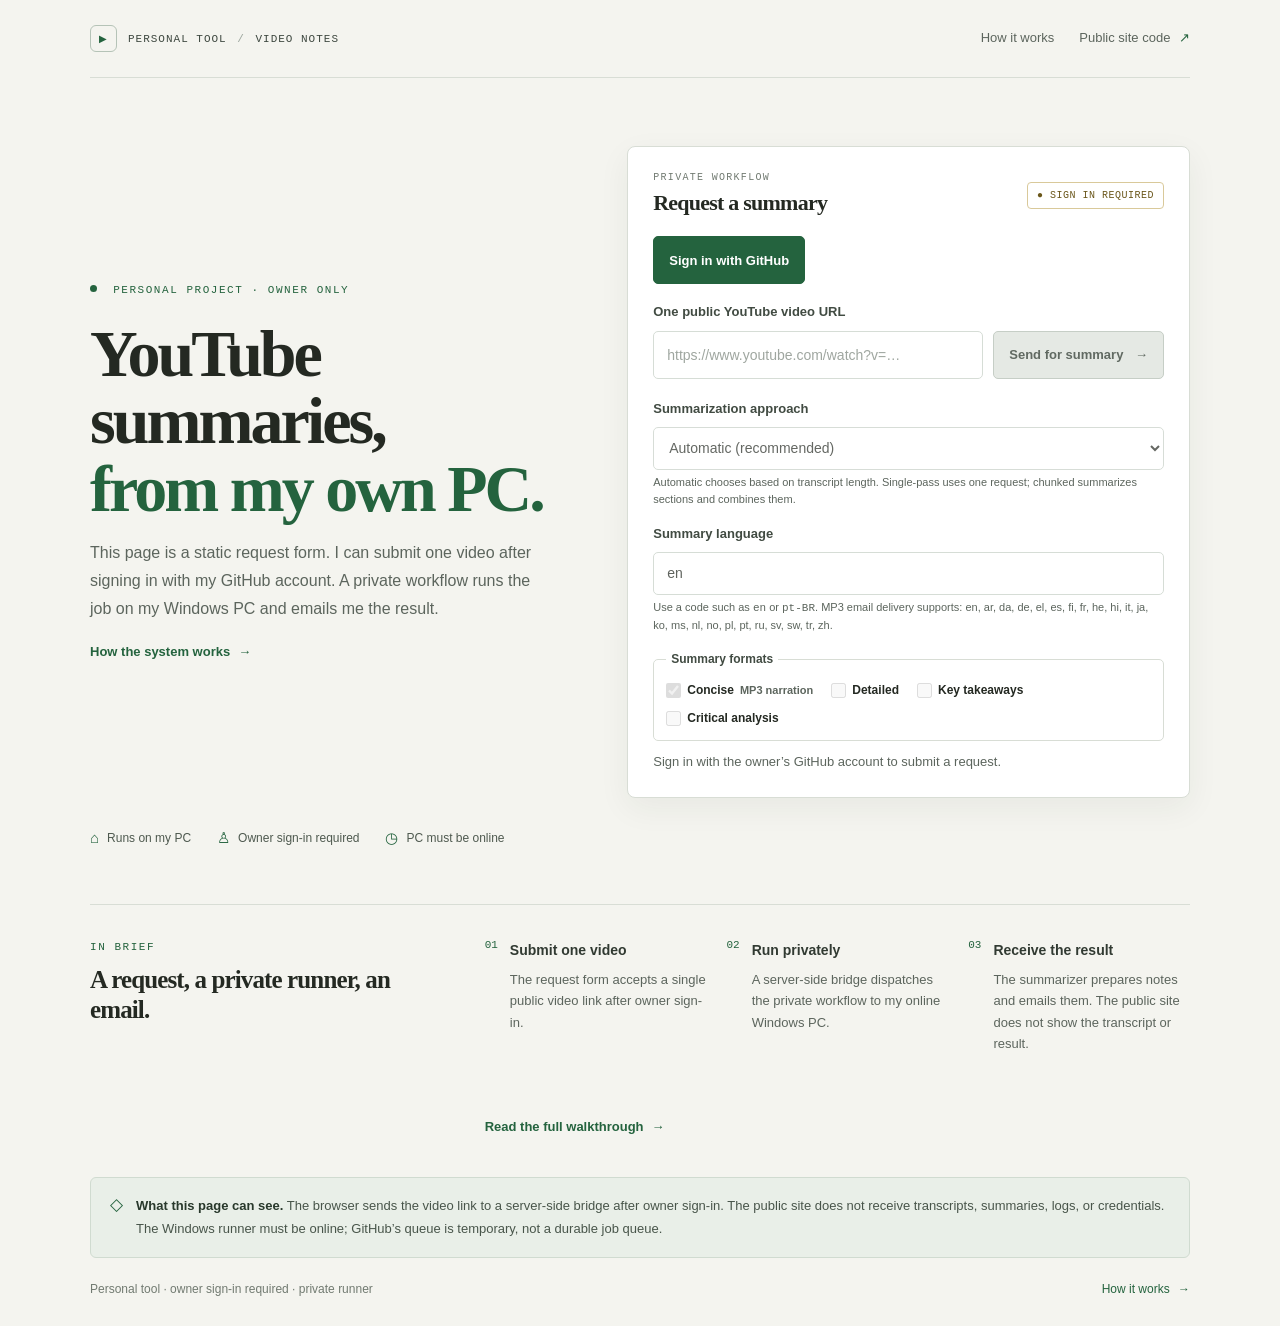
==== index.html @ fef377ba "Add language option and feature preview deploys" ====
<!doctype html>
<html lang="en">
  <head>
    <meta charset="utf-8">
    <meta name="viewport" content="width=device-width, initial-scale=1">
    <meta name="theme-color" content="#f4f4ef">
    <meta name="referrer" content="no-referrer">
    <meta http-equiv="Content-Security-Policy" content="default-src 'self'; script-src 'self'; style-src 'self'; connect-src 'self' https://youtubesum-submit.csibi-levente14.workers.dev; img-src 'self' data:; font-src 'self'; object-src 'none'; base-uri 'none'; form-action 'self'">
    <meta name="description" content="A personal YouTube summarizer. Requests are owner-only and processing runs on a private Windows PC.">
    <title>YouTube Summary Desk · Personal project</title>
    <link rel="stylesheet" href="styles.css">
  </head>
  <body>
    <main class="shell">
      <header class="topbar">
        <a class="brand" href="./" aria-label="YouTube Summary Desk home">
          <span class="brand-mark" aria-hidden="true">▶</span>
          <span>PERSONAL TOOL <span class="brand-divider">/</span> VIDEO NOTES</span>
        </a>
        <nav class="topnav" aria-label="Main navigation">
          <a href="how-it-works.html">How it works</a>
          <a class="github-link" href="https://github.com/leweex95/youtubesum-pages" target="_blank" rel="noreferrer">Public site code <span aria-hidden="true">↗</span></a>
        </nav>
      </header>

      <section class="hero" aria-labelledby="page-title">
        <div class="hero-grid">
          <div class="hero-copy">
            <p class="eyebrow"><span class="pulse" aria-hidden="true"></span> PERSONAL PROJECT · OWNER ONLY</p>
            <h1 id="page-title">YouTube summaries,<br><span>from my own PC.</span></h1>
            <p class="intro">This page is a static request form. I can submit one video after signing in with my GitHub account. A private workflow runs the job on my Windows PC and emails me the result.</p>
            <a class="text-link hero-link" href="how-it-works.html">How the system works <span aria-hidden="true">→</span></a>
          </div>

          <div class="request-card" id="request" aria-labelledby="request-title">
          <div class="card-heading">
            <div>
              <p class="card-kicker">PRIVATE WORKFLOW</p>
              <h2 id="request-title">Request a summary</h2>
            </div>
            <span id="bridge-badge" class="setup-badge"><span aria-hidden="true">●</span> SUBMISSIONS PAUSED</span>
          </div>
          <div class="auth-row">
            <button id="sign-in" type="button" disabled>Sign in with GitHub</button>
            <button id="sign-out" class="secondary-button" type="button" hidden>Sign out</button>
          </div>
          <form id="request-form">
            <label for="video-url">One public YouTube video URL</label>
            <div class="request-row">
              <input id="video-url" name="youtube_url" type="url" inputmode="url" autocomplete="url" placeholder="https://www.youtube.com/watch?v=…" required disabled aria-describedby="setup-note">
              <button id="submit-request" type="submit" disabled>Send for summary <span aria-hidden="true">→</span></button>
            </div>
            <div class="request-options">
              <label for="summary-mode">Summarization approach</label>
              <select id="summary-mode" name="summary_mode" disabled>
                <option value="auto">Automatic (recommended)</option>
                <option value="single">Single-pass</option>
                <option value="chunked">Chunked, then synthesized</option>
              </select>
              <p class="option-help">Automatic chooses based on transcript length. Single-pass uses one request; chunked summarizes sections and combines them.</p>
              <label for="output-language">Summary language</label>
              <input id="output-language" name="output_language" type="text" value="en" maxlength="35" pattern="[A-Za-z]{2,3}(-[A-Za-z0-9]{2,8})*" autocomplete="off" required disabled aria-describedby="language-help">
              <p id="language-help" class="option-help">Use a code such as <code>en</code> or <code>pt-BR</code>. MP3 email delivery supports: en, ar, da, de, el, es, fi, fr, he, hi, it, ja, ko, ms, nl, no, pl, pt, ru, sv, sw, tr, zh.</p>
              <fieldset id="summary-formats" disabled>
                <legend>Summary formats</legend>
                <label><input type="checkbox" name="format" value="concise" checked> Concise <span>MP3 narration</span></label>
                <label><input type="checkbox" name="format" value="detailed"> Detailed</label>
                <label><input type="checkbox" name="format" value="key_takeaways"> Key takeaways</label>
                <label><input type="checkbox" name="format" value="critical"> Critical analysis</label>
              </fieldset>
              <section id="prompt-editor" class="prompt-editor" aria-label="Prompt templates" hidden>
                <h3>Prompt templates <span>Optional · applies to this request only</span></h3>
                <p>Open a summary or chunking prompt to inspect or edit it. Edits apply to this request only; keep the required placeholders <code>{transcript}</code> and <code>{output_language}</code>.</p>
                <div id="prompt-list"></div>
              </section>
            </div>
          </form>
          <p id="setup-note" class="setup-note" role="status" aria-live="polite">Sign in with the owner’s GitHub account to submit. Requests run on the private Windows runner; email is sent only after MP3 narration succeeds.</p>
          <section id="progress-panel" class="progress-panel" aria-live="polite" hidden>
            <div class="progress-heading"><span id="progress-spinner" class="spinner" aria-hidden="true" hidden></span><h3 id="progress-title">Request progress</h3><button id="cancel-request" class="cancel-button secondary-button" type="button" hidden>Cancel request</button></div>
            <ol id="progress-feed" class="progress-feed"></ol>
            <a id="actions-link" class="actions-link" href="https://github.com/leweex95/youtubesum/actions/workflows/summarize.yml" target="_blank" rel="noopener noreferrer">Open private Actions status <span aria-hidden="true">↗</span></a>
          </section>
          </div>

        </div>
        <div class="trust-row" aria-label="Service properties">
          <div><span class="trust-icon" aria-hidden="true">⌂</span><span>Runs on my PC</span></div>
          <div><span class="trust-icon" aria-hidden="true">♙</span><span>Owner sign-in required</span></div>
          <div><span class="trust-icon" aria-hidden="true">◷</span><span>PC must be online</span></div>
        </div>
      </section>

      <section class="how" aria-labelledby="how-title">
        <div class="section-intro">
          <p class="eyebrow">IN BRIEF</p>
          <h2 id="how-title">A request, a private runner, an email.</h2>
        </div>
        <ol class="steps">
          <li><span class="step-number">01</span><div><h3>Submit one video</h3><p>The request form accepts a single public video link after owner sign-in.</p></div></li>
          <li><span class="step-number">02</span><div><h3>Run privately</h3><p>A server-side bridge dispatches the private workflow to my online Windows PC.</p></div></li>
          <li><span class="step-number">03</span><div><h3>Receive the result</h3><p>The summarizer prepares notes and emails them. The public site does not show the transcript or result.</p></div></li>
        </ol>
        <a class="text-link" href="how-it-works.html">Read the full walkthrough <span aria-hidden="true">→</span></a>
      </section>

      <aside class="privacy-note">
        <span class="privacy-icon" aria-hidden="true">◇</span>
        <p><strong>What this page can see.</strong> The browser sends the video link to a server-side bridge after owner sign-in. The public site does not receive transcripts, summaries, logs, or credentials. The Windows runner must be online; GitHub’s queue is temporary, not a durable job queue.</p>
      </aside>

      <footer>
        <span>Personal tool · owner sign-in required · private runner</span>
        <a href="how-it-works.html">How it works <span aria-hidden="true">→</span></a>
      </footer>
    </main>
    <script src="app.js" defer></script>
  </body>
</html>
---- styles.css ----
:root {
  color-scheme: dark;
  --bg: #101511;
  --panel: #171e19;
  --panel-soft: #1b241e;
  --line: #2a352d;
  --text: #eff3ed;
  --muted: #a2afa4;
  --faint: #718076;
  --green: #a7e4a0;
  --green-dark: #1e3322;
  --mono: 'DM Mono', 'Cascadia Code', monospace;
  --sans: 'DM Sans', 'Segoe UI', sans-serif;
  --display: 'Manrope', 'Segoe UI', sans-serif;
}

* { box-sizing: border-box; }

body {
  margin: 0;
  background:
    radial-gradient(ellipse at 50% 0%, rgba(91, 142, 86, .12), transparent 42rem),
    var(--bg);
  color: var(--text);
  font-family: var(--sans);
  -webkit-font-smoothing: antialiased;
}

a { color: inherit; text-decoration: none; }

.shell { width: min(100% - 48px, 1040px); margin: 0 auto; }
.topbar { height: 78px; display: flex; align-items: center; justify-content: space-between; border-bottom: 1px solid rgba(255,255,255,.08); }
.brand { display: inline-flex; align-items: center; gap: 11px; color: #c6d0c7; font: 500 10px var(--mono); letter-spacing: .09em; }
.brand-mark { display: grid; width: 27px; height: 27px; place-items: center; border: 1px solid #415345; border-radius: 8px; color: var(--green); font-size: 10px; }
.brand-divider { color: #57665a; padding: 0 3px; }
.github-link, footer a { color: #bac5bb; font-size: 12px; transition: color .2s; }
.github-link:hover, footer a:hover { color: var(--green); }
.github-link span, footer a span { padding-left: 5px; color: var(--green); }

.hero { padding: 91px 0 75px; text-align: center; }
.eyebrow { margin: 0; color: var(--green); font: 10px var(--mono); letter-spacing: .14em; }
.pulse { display: inline-block; width: 7px; height: 7px; margin: 0 8px 1px 0; border-radius: 50%; background: var(--green); box-shadow: 0 0 12px rgba(167,228,160,.55); }
h1 { margin: 23px 0 15px; font: 800 clamp(56px, 8vw, 82px)/.99 var(--display); letter-spacing: -.075em; }
h1 span { color: var(--green); }
.intro { max-width: 500px; margin: 0 auto; color: var(--muted); font-size: 15px; line-height: 1.75; }

.request-card { width: min(100%, 690px); margin: 40px auto 0; padding: 24px; text-align: left; background: linear-gradient(145deg, #1b241e, #161c18); border: 1px solid #354238; border-radius: 14px; box-shadow: 0 22px 70px rgba(0,0,0,.2); }
.card-heading { display: flex; justify-content: space-between; align-items: flex-start; gap: 16px; margin-bottom: 22px; }
.card-kicker { margin: 0 0 7px; color: var(--faint); font: 9px var(--mono); letter-spacing: .13em; }
.card-heading h2, .section-intro h2 { margin: 0; font: 700 20px var(--display); letter-spacing: -.035em; }
.setup-badge { margin-top: 2px; padding: 7px 9px; border: 1px solid #554b2d; border-radius: 5px; color: #d4bc7c; font: 9px var(--mono); letter-spacing: .05em; white-space: nowrap; }
.setup-badge[data-state="ready"] { border-color: #36533a; color: var(--green); }
.setup-badge[data-state="error"] { border-color: #654040; color: #f0aaaa; }
.setup-badge span { padding-right: 4px; font-size: 7px; }
label { display: block; margin: 0 0 8px; color: #c5cec6; font-size: 11px; font-weight: 600; }
.request-row { display: flex; gap: 9px; }
input { min-width: 0; flex: 1; height: 45px; padding: 0 13px; border: 1px solid #303b33; border-radius: 7px; background: #111713; color: var(--text); font: 12px var(--sans); }
input::placeholder { color: #68756b; }
input:disabled { opacity: .72; }
button { flex: 0 0 auto; height: 45px; padding: 0 15px; border: 1px solid #47614a; border-radius: 7px; background: #2a402d; color: #d0e9ce; font: 600 11px var(--sans); }
button:disabled { cursor: not-allowed; opacity: .65; }
button:not(:disabled) { cursor: pointer; }
button:not(:disabled):hover { border-color: var(--green); }
button span { padding-left: 8px; }
.auth-row { display: flex; gap: 9px; margin: 0 0 18px; }
.secondary-button { border-color: #3a463d; background: #202822; color: #bac5bb; }
.setup-note { margin: 11px 0 0; color: #89968b; font-size: 11px; }
.setup-note[data-state="error"] { color: #f0aaaa; }
.setup-note[data-state="success"] { color: var(--green); }
.setup-note a { color: var(--green); text-decoration: underline; text-underline-offset: 3px; }

.request-options { display: grid; gap: 15px; margin-top: 20px; }
.request-options > label { margin-bottom: -8px; }
.request-options select { width: 100%; min-height: 43px; padding: 0 11px; border: 1px solid #c7d0c7; border-radius: 5px; background: #fff; color: var(--text); font: 14px var(--sans); }
.request-options > input { width: 100%; height: 43px; flex: initial; border-color: #c7d0c7; border-radius: 5px; background: #fff; color: var(--text); font: 14px var(--sans); }
.option-help { margin: -11px 0 0; color: var(--muted); font-size: 11px; }
.request-options fieldset { display: flex; flex-wrap: wrap; gap: 9px 18px; margin: 0; padding: 12px; border: 1px solid var(--line); border-radius: 5px; }
.request-options legend { padding: 0 5px; color: #414b42; font-size: 12px; font-weight: 650; }
.request-options fieldset label { display: inline-flex; align-items: center; gap: 6px; margin: 0; color: var(--text); font-size: 12px; }
.request-options fieldset input[type="checkbox"] { flex: 0 0 auto; width: 15px; height: 15px; margin: 0; accent-color: var(--green); }
.request-options fieldset label span { color: var(--muted); font-size: 11px; }
.prompt-editor { border-top: 1px solid var(--line); padding-top: 14px; }
.prompt-editor h3 { margin: 0 0 5px; font-size: 14px; }
.prompt-editor h3 span { display: inline-block; margin-left: 7px; color: var(--muted); font-size: 11px; font-weight: 400; }
.prompt-editor > p { margin: 0 0 10px; color: var(--muted); font-size: 12px; }
.prompt-editor code { color: var(--green); }
.prompt-item { margin-top: 7px; border: 1px solid var(--line); border-radius: 5px; background: #fafbf8; }
.prompt-item summary { padding: 9px 11px; color: #344239; cursor: pointer; font-size: 12px; font-weight: 650; text-transform: capitalize; }
.prompt-item label { padding: 0 10px 10px; font-size: 11px; }
.prompt-item textarea { display: block; width: 100%; min-height: 160px; margin-top: 6px; padding: 10px; resize: vertical; border: 1px solid #c7d0c7; border-radius: 4px; background: #fff; color: #29322b; font: 12px/1.55 var(--mono); }
.progress-panel { margin-top: 17px; padding: 13px 15px; border: 1px solid #d0dbd0; border-radius: 6px; background: #f3f7f1; }
.progress-heading { display: flex; align-items: center; gap: 9px; }
.progress-heading h3 { margin: 0; color: #28382b; font-size: 13px; }
.cancel-button { min-height: 34px; height: auto; margin-left: auto; padding: 6px 10px; border-color: #d5b7b3; background: #fff8f6; color: #8b3028; font-size: 11px; }
.cancel-button:not(:disabled):hover { border-color: #9b3027; background: #f9e9e6; }
.cancel-button:disabled { border-color: #d5c9c7; background: #f0eceb; color: #776d6b; }
.spinner { width: 16px; height: 16px; flex: 0 0 auto; border: 2px solid #c8d8c9; border-top-color: var(--green); border-radius: 50%; animation: spin .8s linear infinite; }
.progress-feed { display: grid; gap: 5px; margin: 10px 0; padding-left: 20px; color: var(--muted); font-size: 12px; }
.progress-feed li[data-state="success"], .progress-feed li[data-state="complete"] { color: var(--green); }
.progress-feed li[data-state="failure"], .progress-feed li[data-state="failed"] { color: #9b3027; }
.actions-link { color: var(--green); font-size: 12px; text-decoration: underline; text-underline-offset: 3px; }
.actions-link span { padding-left: 4px; }
@keyframes spin { to { transform: rotate(360deg); } }

.trust-row { display: flex; justify-content: center; flex-wrap: wrap; gap: 27px; margin-top: 28px; color: #a9b5ab; font-size: 11px; }
.trust-row > div { display: flex; align-items: center; gap: 8px; }
.trust-icon { color: var(--green); font-size: 14px; }

.how { display: grid; grid-template-columns: .78fr 1.6fr; gap: 45px; padding: 33px 0 42px; border-top: 1px solid rgba(255,255,255,.09); }
.section-intro .eyebrow { margin-bottom: 12px; }
.section-intro h2 { font-size: 22px; }
.steps { display: grid; grid-template-columns: repeat(3, 1fr); gap: 22px; padding: 0; margin: 0; list-style: none; }
.steps li { display: flex; gap: 11px; }
.step-number { color: var(--green); font: 10px var(--mono); }
.steps h3 { margin: 0 0 7px; font-size: 12px; font-weight: 600; }
.steps p { margin: 0; color: var(--muted); font-size: 11px; line-height: 1.65; }

.privacy-note { display: flex; align-items: flex-start; gap: 13px; padding: 16px 18px; border: 1px solid #2e3b31; border-radius: 9px; background: rgba(29,43,32,.55); }
.privacy-icon { color: var(--green); font-size: 17px; line-height: 1.2; }
.privacy-note p { margin: 0; color: #a9b5ab; font-size: 11px; line-height: 1.7; }
.privacy-note strong { color: #d8e6d8; font-weight: 600; }
footer { display: flex; justify-content: space-between; gap: 15px; padding: 23px 0 30px; color: var(--faint); font-size: 10px; }
footer a { font-size: 10px; }

@media (max-width: 700px) {
  .shell { width: min(100% - 32px, 520px); }
  .topbar { height: 66px; }
  .brand { font-size: 8px; gap: 8px; }
  .github-link { font-size: 10px; }
  .hero { padding: 72px 0 54px; }
  .intro { max-width: 410px; font-size: 13px; }
  .request-card { margin-top: 31px; padding: 19px; }
  .request-row { flex-direction: column; }
  button { width: 100%; }
  .progress-heading { flex-wrap: wrap; }
  .cancel-button { width: auto; margin-left: auto; }
  .trust-row { gap: 13px 20px; font-size: 10px; }
  .how { display: block; padding: 28px 0 33px; }
  .steps { grid-template-columns: 1fr; gap: 19px; margin-top: 25px; }
  .steps p { max-width: 340px; }
}

@media (max-width: 380px) {
  .brand { letter-spacing: .03em; }
  .brand-divider { display: none; }
  .github-link { font-size: 9px; }
  .card-heading { display: block; }
  .setup-badge { display: inline-block; margin-top: 13px; }
  footer { flex-direction: column; }
}

/* A calmer, readable layout that states what the service does. */
:root {
  color-scheme: light;
  --bg: #f4f4ef;
  --panel: #fff;
  --panel-soft: #ecefe8;
  --line: #d8ddd5;
  --text: #242922;
  --muted: #5c655d;
  --faint: #717a71;
  --green: #24633e;
  --green-dark: #e7efe7;
  --mono: 'Cascadia Code', 'SFMono-Regular', Consolas, monospace;
  --sans: 'Segoe UI', Arial, sans-serif;
  --display: Georgia, 'Times New Roman', serif;
}
body { background: var(--bg); color: var(--text); font-size: 15px; line-height: 1.6; }
.shell { width: min(100% - 56px, 1100px); }
.topbar { height: 78px; border-bottom-color: var(--line); }
.brand { color: #3d473f; font-size: 11px; }
.brand-mark { border-color: #b5c3b7; border-radius: 6px; color: var(--green); }
.brand-divider { color: #9ca69d; }
.topnav { display: flex; align-items: center; gap: 25px; }
.topnav a { color: var(--muted); font-size: 13px; text-decoration: none; }
.topnav a:hover, .topnav a.current { color: var(--green); }
.github-link, footer a { color: var(--green); font-size: 13px; }
.github-link span, footer a span { color: var(--green); }
.hero { padding: 68px 0 54px; text-align: left; }
.hero-grid { display: grid; grid-template-columns: minmax(0, .9fr) minmax(400px, 1.1fr); gap: clamp(34px, 6vw, 78px); align-items: center; }
.hero-copy { max-width: 500px; }
.eyebrow { color: var(--green); font-size: 11px; line-height: 1.5; }
.pulse { width: 7px; height: 7px; background: var(--green); box-shadow: none; }
h1 { margin: 22px 0 17px; font-size: clamp(45px, 5.6vw, 66px); line-height: 1.02; letter-spacing: -.045em; }
h1 span { color: var(--green); }
.intro { max-width: 460px; margin: 0; color: var(--muted); font-size: 16px; line-height: 1.75; }
.text-link, .back-link { display: inline-flex; align-items: center; gap: 8px; color: var(--green); font-size: 13px; font-weight: 650; text-decoration: none; }
.text-link:hover, .back-link:hover { text-decoration: underline; text-underline-offset: 4px; }
.hero-link { margin-top: 19px; }
.request-card { width: 100%; margin: 0; padding: 25px; background: var(--panel); border: 1px solid var(--line); border-radius: 8px; box-shadow: 0 10px 32px rgb(30 50 32 / 6%); }
.card-kicker { color: var(--faint); font-size: 10px; }
.card-heading { align-items: center; margin-bottom: 20px; }
.card-heading h2, .section-intro h2 { color: var(--text); font-size: 22px; }
.setup-badge { border-color: #d9c99a; border-radius: 4px; color: #6b571b; font-size: 10px; }
.setup-badge[data-state="ready"] { border-color: #b9d2bd; color: var(--green); }
.setup-badge[data-state="error"] { border-color: #ddb9b5; color: #9b3027; }
label { color: #414b42; font-size: 13px; }
.request-row { gap: 10px; }
input { height: 48px; border-color: #c7d0c7; border-radius: 5px; background: #fff; color: var(--text); font-size: 14px; }
input::placeholder { color: #7b857c; }
input:focus-visible, button:focus-visible, a:focus-visible { outline: 3px solid rgb(36 99 62 / 28%); outline-offset: 3px; }
button { min-height: 48px; height: auto; border-color: var(--green); border-radius: 5px; background: var(--green); color: #fff; font-size: 13px; }
.cancel-button.secondary-button { min-height: 36px; border-color: #d5b7b3; background: #fff8f6; color: #8b3028; font-size: 11px; }
.cancel-button.secondary-button:disabled { border-color: #d5c9c7; background: #f0eceb; color: #776d6b; }
button:disabled { border-color: #c6cec6; background: #e5e9e4; color: #616a62; opacity: 1; }
button:not(:disabled):hover { border-color: #174b2d; background: #174b2d; }
.secondary-button { border-color: #c7d0c7; background: #f4f6f2; color: #3e4a40; }
.setup-note { color: var(--muted); font-size: 13px; line-height: 1.55; }
.setup-note[data-state="error"] { color: #9b3027; }
.setup-note[data-state="success"] { color: var(--green); }
.trust-row { justify-content: flex-start; gap: 26px; margin-top: 28px; color: #4e594f; font-size: 12px; }
.trust-icon { color: var(--green); font-size: 15px; }
.how { grid-template-columns: .8fr 1.6fr; gap: 42px; padding: 34px 0 20px; border-top-color: var(--line); }
.section-intro .eyebrow { margin-bottom: 9px; }
.section-intro h2 { font-size: 25px; line-height: 1.2; }
.steps { gap: 20px; }
.steps li { gap: 12px; }
.step-number { color: var(--green); font-size: 11px; }
.steps h3 { color: #313a32; font-size: 14px; }
.steps p { color: var(--muted); font-size: 13px; line-height: 1.65; }
.how > .text-link { grid-column: 2; justify-self: start; margin-top: 20px; }
.privacy-note { margin-top: 20px; padding: 17px 19px; border-color: #d0dbd0; border-radius: 6px; background: #e9efe8; }
.privacy-icon { color: var(--green); }
.privacy-note p { color: #48554a; font-size: 13px; line-height: 1.7; }
.privacy-note strong { color: #28382b; }
footer { padding: 22px 0 28px; color: var(--faint); font-size: 12px; }
footer a { font-size: 12px; }

/* Walkthrough page */
.walkthrough-shell { width: min(100% - 56px, 1080px); }
.walkthrough { max-width: 850px; margin: 0 auto; }
.walkthrough-intro { padding: 57px 0 37px; border-bottom: 1px solid var(--line); }
.walkthrough-intro h1 { max-width: 760px; margin: 13px 0 14px; font-size: clamp(42px, 6vw, 62px); line-height: 1.05; }
.walkthrough-intro h1 span { color: var(--green); }
.walkthrough-intro > p:last-child { max-width: 680px; margin: 0; color: var(--muted); font-size: 16px; line-height: 1.75; }
.walk-section { padding: 32px 0 35px; border-bottom: 1px solid var(--line); }
.walk-heading { display: flex; gap: 15px; margin-bottom: 20px; }
.walk-index { padding-top: 2px; color: var(--green); font: 12px var(--mono); }
.walk-heading h2 { margin: 0; font-size: 21px; line-height: 1.25; letter-spacing: -.025em; }
.walk-heading p { margin: 5px 0 0; color: var(--muted); font-size: 13px; }
.flow-list { display: grid; margin: 0; padding: 0; list-style: none; }
.flow-list li { display: grid; grid-template-columns: 37px minmax(0, 1fr); gap: 14px; padding: 18px 0; border-top: 1px solid var(--line); }
.flow-list li > span { display: grid; width: 30px; height: 30px; place-items: center; border: 1px solid #b8c8ba; border-radius: 50%; color: var(--green); font: 11px var(--mono); }
.flow-list h3, .design-grid h3 { margin: 0 0 5px; color: #303a31; font-size: 15px; font-weight: 650; }
.flow-list p, .boundary-grid p, .design-grid p { max-width: 690px; margin: 0; color: var(--muted); font-size: 14px; line-height: 1.7; }
.boundary-grid, .design-grid { display: grid; grid-template-columns: repeat(2, minmax(0, 1fr)); gap: 12px; }
.boundary-grid > div, .design-grid > div { padding: 17px 18px; border: 1px solid var(--line); border-radius: 5px; background: var(--panel); }
.boundary-label { display: block; margin-bottom: 8px; color: var(--green); font: 10px var(--mono); letter-spacing: .1em; text-transform: uppercase; }
.boundary-grid p, .design-grid p { font-size: 13px; }
.design-grid h3 { font-size: 14px; }
.limits ul { display: grid; gap: 10px; margin: 0; padding-left: 20px; color: var(--muted); font-size: 14px; line-height: 1.65; }
.limits li::marker { color: var(--green); }
.walk-footer { display: flex; justify-content: space-between; gap: 20px; padding: 25px 0 36px; color: var(--faint); font-size: 12px; }
.walk-footer > span { text-align: right; }

@media (max-width: 760px) {
  .shell, .walkthrough-shell { width: min(100% - 36px, 600px); }
  .hero { padding: 48px 0 35px; }
  .hero-grid { grid-template-columns: 1fr; gap: 28px; }
  .hero-copy { max-width: 580px; }
  .request-card { max-width: 620px; }
  .how { display: block; padding-top: 27px; }
  .steps { grid-template-columns: 1fr; gap: 18px; margin-top: 22px; }
  .steps p { max-width: 540px; }
  .how > .text-link { margin-top: 20px; }
  .walkthrough-intro { padding-top: 39px; }
}
@media (max-width: 520px) {
  .shell, .walkthrough-shell { width: min(100% - 30px, 480px); }
  .topbar { min-height: 70px; height: auto; gap: 10px; flex-wrap: wrap; padding: 12px 0; }
  .brand { font-size: 9px; }
  .topnav { order: 2; width: 100%; gap: 15px; flex-wrap: wrap; }
  .topnav a { font-size: 11px; }
  .topnav .github-link { display: inline; }
  .hero { padding-top: 38px; }
  h1 { font-size: clamp(42px, 11vw, 54px); }
  .intro { font-size: 15px; }
  .request-card { padding: 18px; }
  .card-heading { display: block; }
  .setup-badge { display: inline-block; margin-top: 12px; }
  .request-row { flex-direction: column; }
  .request-row input, .request-row button, .auth-row button { width: 100%; }
  .auth-row { flex-wrap: wrap; }
  .trust-row { align-items: flex-start; flex-direction: column; gap: 10px; }
  .section-intro h2 { font-size: 22px; }
  .privacy-note { padding: 14px; }
  .walkthrough-intro { padding-top: 34px; }
  .walkthrough-intro h1 { font-size: clamp(38px, 10vw, 48px); }
  .walkthrough-intro > p:last-child { font-size: 15px; }
  .walk-section { padding: 26px 0 29px; }
  .boundary-grid, .design-grid { grid-template-columns: 1fr; }
  .flow-list li { grid-template-columns: 30px minmax(0, 1fr); gap: 10px; }
  .flow-list p, .limits ul { font-size: 13px; }
  .walk-footer { flex-direction: column; }
  .walk-footer > span { text-align: left; }
}
@media (prefers-reduced-motion: reduce) {
  *, *::before, *::after { scroll-behavior: auto !important; animation-duration: .01ms !important; animation-iteration-count: 1 !important; transition-duration: .01ms !important; }
}
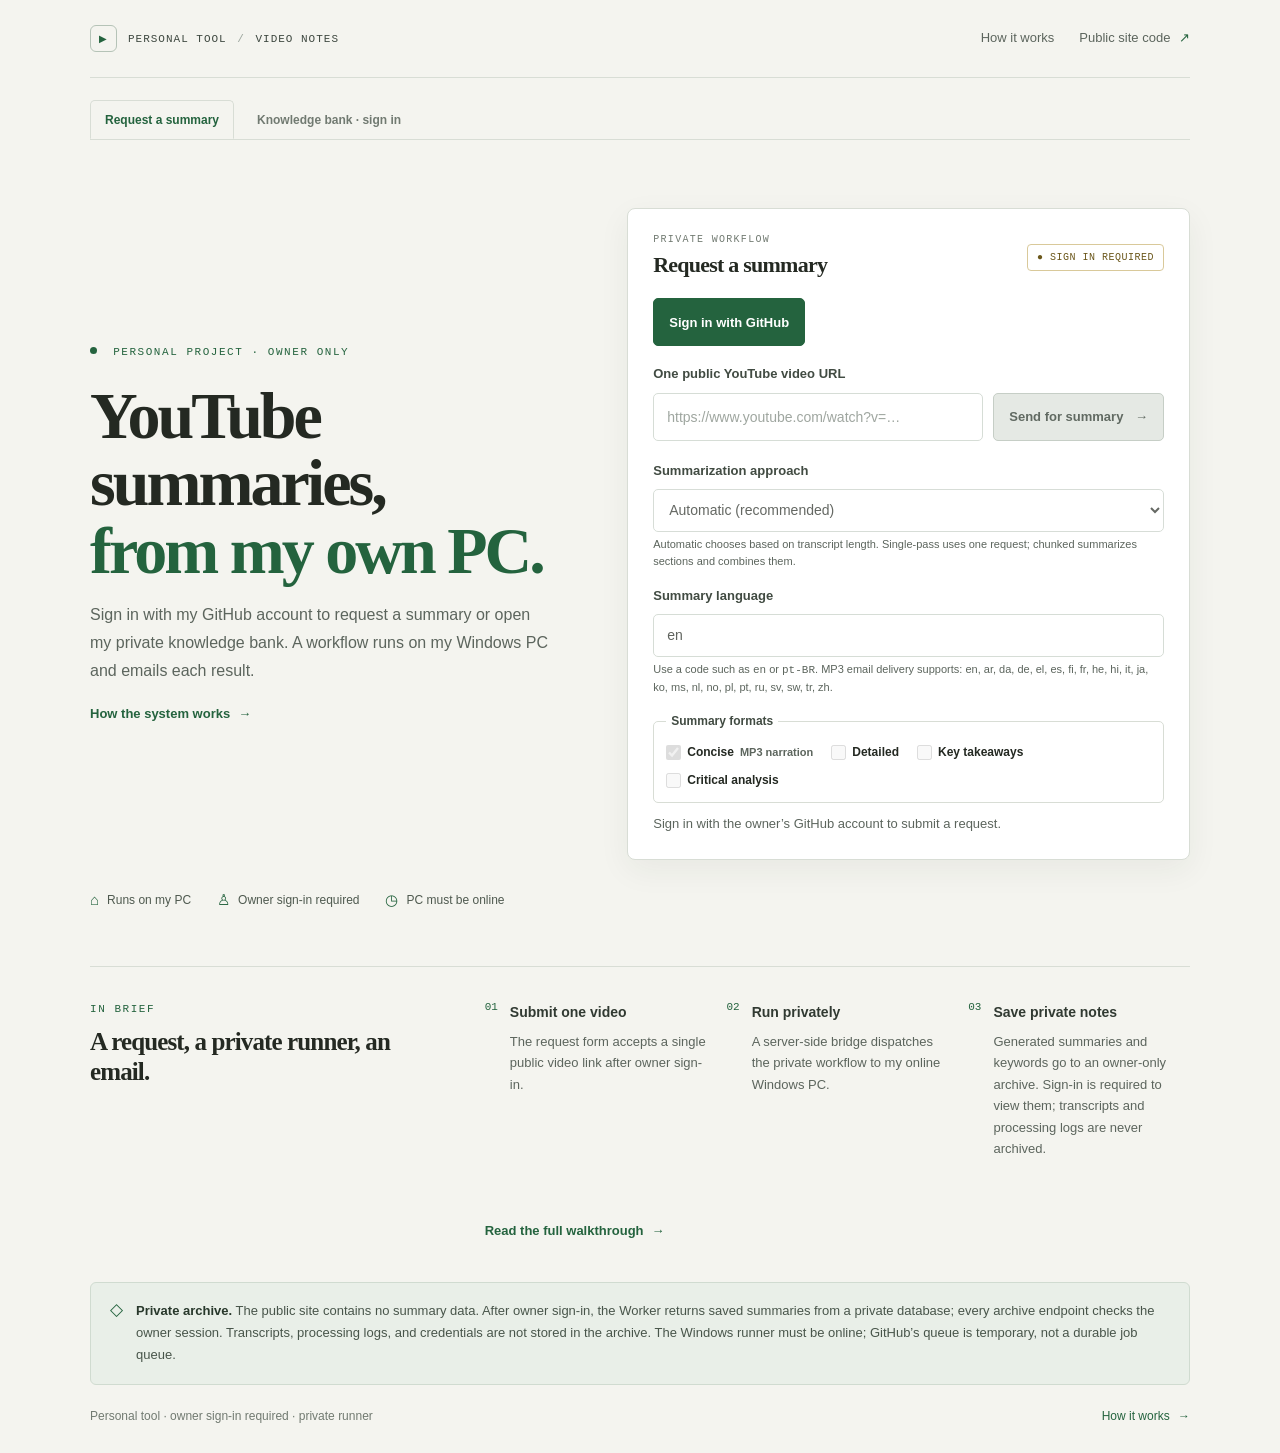
==== commit 71242f28: "Add private knowledge bank and keyword tagging" ====
--- a/index.html
+++ b/index.html
@@ -23,12 +23,18 @@
         </nav>
       </header>
 
+      <div class="view-tabs" role="tablist" aria-label="Summary tools">
+        <button id="request-tab" class="view-tab active" type="button" role="tab" aria-selected="true" aria-controls="request-view">Request a summary</button>
+        <button id="library-tab" class="view-tab" type="button" role="tab" aria-selected="false" aria-controls="library-view" disabled>Knowledge bank · sign in</button>
+      </div>
+
+      <div id="request-view" class="view-panel" role="tabpanel" aria-labelledby="request-tab">
       <section class="hero" aria-labelledby="page-title">
         <div class="hero-grid">
           <div class="hero-copy">
             <p class="eyebrow"><span class="pulse" aria-hidden="true"></span> PERSONAL PROJECT · OWNER ONLY</p>
             <h1 id="page-title">YouTube summaries,<br><span>from my own PC.</span></h1>
-            <p class="intro">This page is a static request form. I can submit one video after signing in with my GitHub account. A private workflow runs the job on my Windows PC and emails me the result.</p>
+            <p class="intro">Sign in with my GitHub account to request a summary or open my private knowledge bank. A workflow runs on my Windows PC and emails each result.</p>
             <a class="text-link hero-link" href="how-it-works.html">How the system works <span aria-hidden="true">→</span></a>
           </div>
 
@@ -99,15 +105,49 @@
         <ol class="steps">
           <li><span class="step-number">01</span><div><h3>Submit one video</h3><p>The request form accepts a single public video link after owner sign-in.</p></div></li>
           <li><span class="step-number">02</span><div><h3>Run privately</h3><p>A server-side bridge dispatches the private workflow to my online Windows PC.</p></div></li>
-          <li><span class="step-number">03</span><div><h3>Receive the result</h3><p>The summarizer prepares notes and emails them. The public site does not show the transcript or result.</p></div></li>
+          <li><span class="step-number">03</span><div><h3>Save private notes</h3><p>Generated summaries and keywords go to an owner-only archive. Sign-in is required to view them; transcripts and processing logs are never archived.</p></div></li>
         </ol>
         <a class="text-link" href="how-it-works.html">Read the full walkthrough <span aria-hidden="true">→</span></a>
       </section>
 
       <aside class="privacy-note">
         <span class="privacy-icon" aria-hidden="true">◇</span>
-        <p><strong>What this page can see.</strong> The browser sends the video link to a server-side bridge after owner sign-in. The public site does not receive transcripts, summaries, logs, or credentials. The Windows runner must be online; GitHub’s queue is temporary, not a durable job queue.</p>
+        <p><strong>Private archive.</strong> The public site contains no summary data. After owner sign-in, the Worker returns saved summaries from a private database; every archive endpoint checks the owner session. Transcripts, processing logs, and credentials are not stored in the archive. The Windows runner must be online; GitHub’s queue is temporary, not a durable job queue.</p>
       </aside>
+      </div>
+
+      <section id="library-view" class="library-view" role="tabpanel" aria-labelledby="library-tab" hidden>
+        <div class="library-heading">
+          <div>
+            <p class="eyebrow">PRIVATE · OWNER ONLY</p>
+            <h1>Knowledge bank</h1>
+            <p class="intro">Your saved summaries and reusable keywords. Only your signed-in account can load this archive.</p>
+          </div>
+          <button id="refresh-library" class="secondary-button" type="button">Refresh</button>
+        </div>
+        <p id="library-status" class="setup-note" role="status" aria-live="polite">Sign in to load your private archive.</p>
+        <div class="library-controls">
+          <label for="library-search">Search videos</label>
+          <input id="library-search" type="search" placeholder="Search titles and keywords" autocomplete="off" disabled>
+          <div>
+            <h2>Filter by keyword</h2>
+            <div id="library-keywords" class="keyword-filters" aria-label="Keyword filters"></div>
+          </div>
+        </div>
+        <p id="library-count" class="library-count"></p>
+        <div id="library-list" class="library-list"></div>
+        <button id="load-more-library" class="secondary-button load-more" type="button" hidden>Load more</button>
+        <section id="library-detail" class="library-detail" aria-live="polite" hidden>
+          <div class="library-detail-heading">
+            <h2 id="library-detail-title"></h2>
+            <a id="library-video-link" class="text-link" target="_blank" rel="noopener noreferrer">Open video ↗</a>
+          </div>
+          <div id="library-detail-keywords" class="keyword-filters"></div>
+          <label for="library-format">Summary format</label>
+          <select id="library-format"></select>
+          <article id="library-summary" class="summary-content"></article>
+        </section>
+      </section>
 
       <footer>
         <span>Personal tool · owner sign-in required · private runner</span>
--- a/styles.css
+++ b/styles.css
@@ -225,6 +225,37 @@
 .privacy-note strong { color: #28382b; }
 footer { padding: 22px 0 28px; color: var(--faint); font-size: 12px; }
 footer a { font-size: 12px; }
+.view-tabs { display: flex; gap: 8px; margin: 22px 0 0; border-bottom: 1px solid var(--line); }
+.view-tabs .view-tab { min-height: 39px; padding: 7px 14px; border: 1px solid transparent; border-radius: 5px 5px 0 0; background: transparent; color: var(--muted); font-size: 12px; }
+.view-tabs .view-tab.active { border-color: var(--line); border-bottom-color: var(--bg); background: var(--bg); color: var(--green); }
+.view-tabs .view-tab:disabled { color: var(--faint); }
+.library-view { min-height: 65vh; padding: 35px 0 52px; }
+.library-heading, .library-detail-heading { display: flex; align-items: flex-start; justify-content: space-between; gap: 20px; }
+.library-heading h1 { margin: 4px 0 10px; font-size: clamp(36px, 4.8vw, 54px); }
+.library-heading .intro { max-width: 650px; }
+.library-controls { display: grid; gap: 9px; max-width: 760px; margin: 23px 0 12px; }
+.library-controls h2 { margin: 5px 0 8px; font-size: 14px; }
+.library-controls > input { width: 100%; }
+.keyword-filters { display: flex; flex-wrap: wrap; gap: 7px; }
+.keyword-filter { min-height: 30px; height: auto; padding: 4px 10px; border: 1px solid #c7d0c7; border-radius: 20px; background: #fff; color: #405044; font-size: 11px; }
+.keyword-filter[aria-pressed="true"] { border-color: var(--green); background: var(--green); color: #fff; }
+.library-count { margin: 16px 0 9px; color: var(--muted); font-size: 12px; }
+.library-list { display: grid; gap: 9px; }
+.library-item { padding: 15px 17px; border: 1px solid var(--line); border-radius: 6px; background: var(--panel); }
+.library-item-heading { display: flex; justify-content: space-between; gap: 14px; align-items: baseline; }
+.library-item h2 { margin: 0; font-size: 16px; line-height: 1.4; }
+.library-item-date { flex: 0 0 auto; color: var(--faint); font-size: 11px; }
+.library-item .keyword-filters { margin-top: 9px; }
+.library-item .keyword-filter { min-height: 25px; padding: 2px 8px; font-size: 10px; }
+.open-summary { min-height: 32px; margin-top: 10px; padding: 4px 10px; font-size: 11px; }
+.load-more { display: block; margin: 18px auto; }
+.library-detail { margin-top: 26px; padding: 20px; border: 1px solid var(--line); border-radius: 7px; background: var(--panel); }
+.library-detail-heading { align-items: baseline; margin-bottom: 12px; }
+.library-detail-heading h2 { margin: 0; font-size: 21px; }
+.library-detail > .keyword-filters { margin-bottom: 15px; }
+.library-detail select { width: 100%; min-height: 42px; margin: 5px 0 14px; padding: 0 10px; border: 1px solid #c7d0c7; border-radius: 5px; background: #fff; color: var(--text); font: 14px var(--sans); }
+.summary-content { overflow-wrap: anywhere; white-space: pre-wrap; color: #303a31; font: 13px/1.75 var(--sans); }
+.library-empty { padding: 22px; border: 1px dashed #c7d0c7; border-radius: 6px; color: var(--muted); text-align: center; }
 
 /* Walkthrough page */
 .walkthrough-shell { width: min(100% - 56px, 1080px); }
@@ -273,6 +304,10 @@
   .topnav a { font-size: 11px; }
   .topnav .github-link { display: inline; }
   .hero { padding-top: 38px; }
+  .view-tabs { margin-top: 14px; }
+  .view-tabs .view-tab { flex: 1; padding-inline: 7px; font-size: 11px; }
+  .library-heading, .library-item-heading, .library-detail-heading { align-items: flex-start; flex-direction: column; gap: 7px; }
+  .library-detail { padding: 15px; }
   h1 { font-size: clamp(42px, 11vw, 54px); }
   .intro { font-size: 15px; }
   .request-card { padding: 18px; }
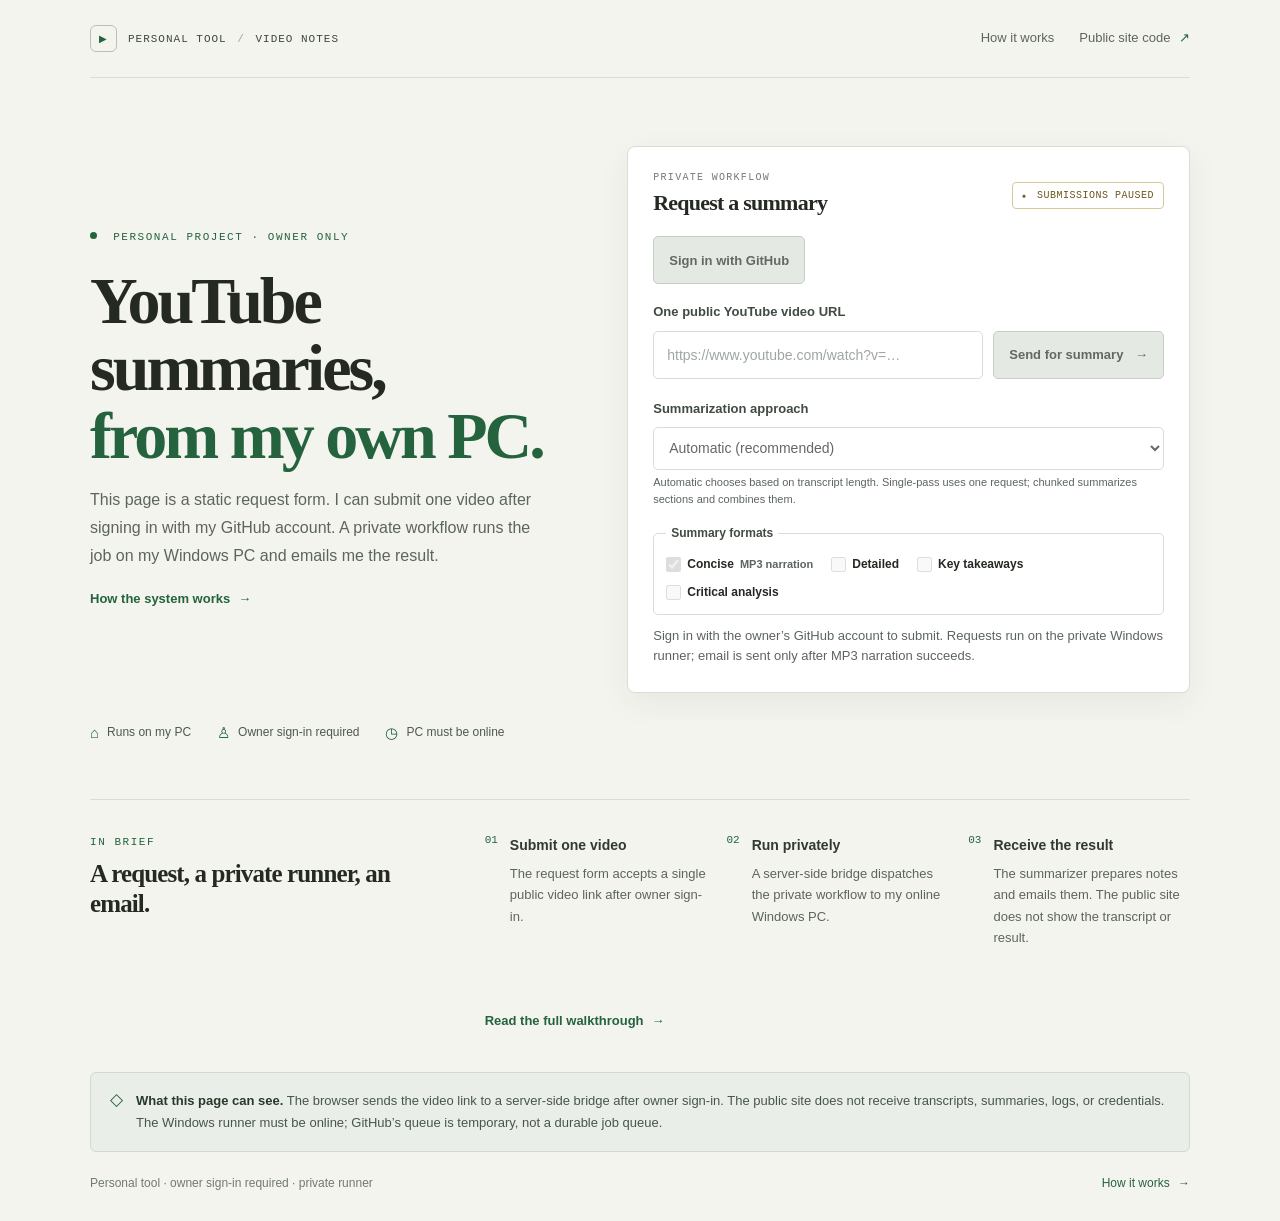
==== commit 72a10776: "Sync public site from youtubesum@1847f51" ====
--- a/index.html
+++ b/index.html
@@ -23,18 +23,12 @@
         </nav>
       </header>
 
-      <div class="view-tabs" role="tablist" aria-label="Summary tools">
-        <button id="request-tab" class="view-tab active" type="button" role="tab" aria-selected="true" aria-controls="request-view">Request a summary</button>
-        <button id="library-tab" class="view-tab" type="button" role="tab" aria-selected="false" aria-controls="library-view" disabled>Knowledge bank · sign in</button>
-      </div>
-
-      <div id="request-view" class="view-panel" role="tabpanel" aria-labelledby="request-tab">
       <section class="hero" aria-labelledby="page-title">
         <div class="hero-grid">
           <div class="hero-copy">
             <p class="eyebrow"><span class="pulse" aria-hidden="true"></span> PERSONAL PROJECT · OWNER ONLY</p>
             <h1 id="page-title">YouTube summaries,<br><span>from my own PC.</span></h1>
-            <p class="intro">Sign in with my GitHub account to request a summary or open my private knowledge bank. A workflow runs on my Windows PC and emails each result.</p>
+            <p class="intro">This page is a static request form. I can submit one video after signing in with my GitHub account. A private workflow runs the job on my Windows PC and emails me the result.</p>
             <a class="text-link hero-link" href="how-it-works.html">How the system works <span aria-hidden="true">→</span></a>
           </div>
 
@@ -64,9 +58,6 @@
                 <option value="chunked">Chunked, then synthesized</option>
               </select>
               <p class="option-help">Automatic chooses based on transcript length. Single-pass uses one request; chunked summarizes sections and combines them.</p>
-              <label for="output-language">Summary language</label>
-              <input id="output-language" name="output_language" type="text" value="en" maxlength="35" pattern="[A-Za-z]{2,3}(-[A-Za-z0-9]{2,8})*" autocomplete="off" required disabled aria-describedby="language-help">
-              <p id="language-help" class="option-help">Use a code such as <code>en</code> or <code>pt-BR</code>. MP3 email delivery supports: en, ar, da, de, el, es, fi, fr, he, hi, it, ja, ko, ms, nl, no, pl, pt, ru, sv, sw, tr, zh.</p>
               <fieldset id="summary-formats" disabled>
                 <legend>Summary formats</legend>
                 <label><input type="checkbox" name="format" value="concise" checked> Concise <span>MP3 narration</span></label>
@@ -105,49 +96,15 @@
         <ol class="steps">
           <li><span class="step-number">01</span><div><h3>Submit one video</h3><p>The request form accepts a single public video link after owner sign-in.</p></div></li>
           <li><span class="step-number">02</span><div><h3>Run privately</h3><p>A server-side bridge dispatches the private workflow to my online Windows PC.</p></div></li>
-          <li><span class="step-number">03</span><div><h3>Save private notes</h3><p>Generated summaries and keywords go to an owner-only archive. Sign-in is required to view them; transcripts and processing logs are never archived.</p></div></li>
+          <li><span class="step-number">03</span><div><h3>Receive the result</h3><p>The summarizer prepares notes and emails them. The public site does not show the transcript or result.</p></div></li>
         </ol>
         <a class="text-link" href="how-it-works.html">Read the full walkthrough <span aria-hidden="true">→</span></a>
       </section>
 
       <aside class="privacy-note">
         <span class="privacy-icon" aria-hidden="true">◇</span>
-        <p><strong>Private archive.</strong> The public site contains no summary data. After owner sign-in, the Worker returns saved summaries from a private database; every archive endpoint checks the owner session. Transcripts, processing logs, and credentials are not stored in the archive. The Windows runner must be online; GitHub’s queue is temporary, not a durable job queue.</p>
+        <p><strong>What this page can see.</strong> The browser sends the video link to a server-side bridge after owner sign-in. The public site does not receive transcripts, summaries, logs, or credentials. The Windows runner must be online; GitHub’s queue is temporary, not a durable job queue.</p>
       </aside>
-      </div>
-
-      <section id="library-view" class="library-view" role="tabpanel" aria-labelledby="library-tab" hidden>
-        <div class="library-heading">
-          <div>
-            <p class="eyebrow">PRIVATE · OWNER ONLY</p>
-            <h1>Knowledge bank</h1>
-            <p class="intro">Your saved summaries and reusable keywords. Only your signed-in account can load this archive.</p>
-          </div>
-          <button id="refresh-library" class="secondary-button" type="button">Refresh</button>
-        </div>
-        <p id="library-status" class="setup-note" role="status" aria-live="polite">Sign in to load your private archive.</p>
-        <div class="library-controls">
-          <label for="library-search">Search videos</label>
-          <input id="library-search" type="search" placeholder="Search titles and keywords" autocomplete="off" disabled>
-          <div>
-            <h2>Filter by keyword</h2>
-            <div id="library-keywords" class="keyword-filters" aria-label="Keyword filters"></div>
-          </div>
-        </div>
-        <p id="library-count" class="library-count"></p>
-        <div id="library-list" class="library-list"></div>
-        <button id="load-more-library" class="secondary-button load-more" type="button" hidden>Load more</button>
-        <section id="library-detail" class="library-detail" aria-live="polite" hidden>
-          <div class="library-detail-heading">
-            <h2 id="library-detail-title"></h2>
-            <a id="library-video-link" class="text-link" target="_blank" rel="noopener noreferrer">Open video ↗</a>
-          </div>
-          <div id="library-detail-keywords" class="keyword-filters"></div>
-          <label for="library-format">Summary format</label>
-          <select id="library-format"></select>
-          <article id="library-summary" class="summary-content"></article>
-        </section>
-      </section>
 
       <footer>
         <span>Personal tool · owner sign-in required · private runner</span>
@@ -155,5 +112,6 @@
       </footer>
     </main>
     <script src="app.js" defer></script>
+    <!-- Temporary Pages sync E2E marker; non-rendered and removed after verification. -->
   </body>
 </html>
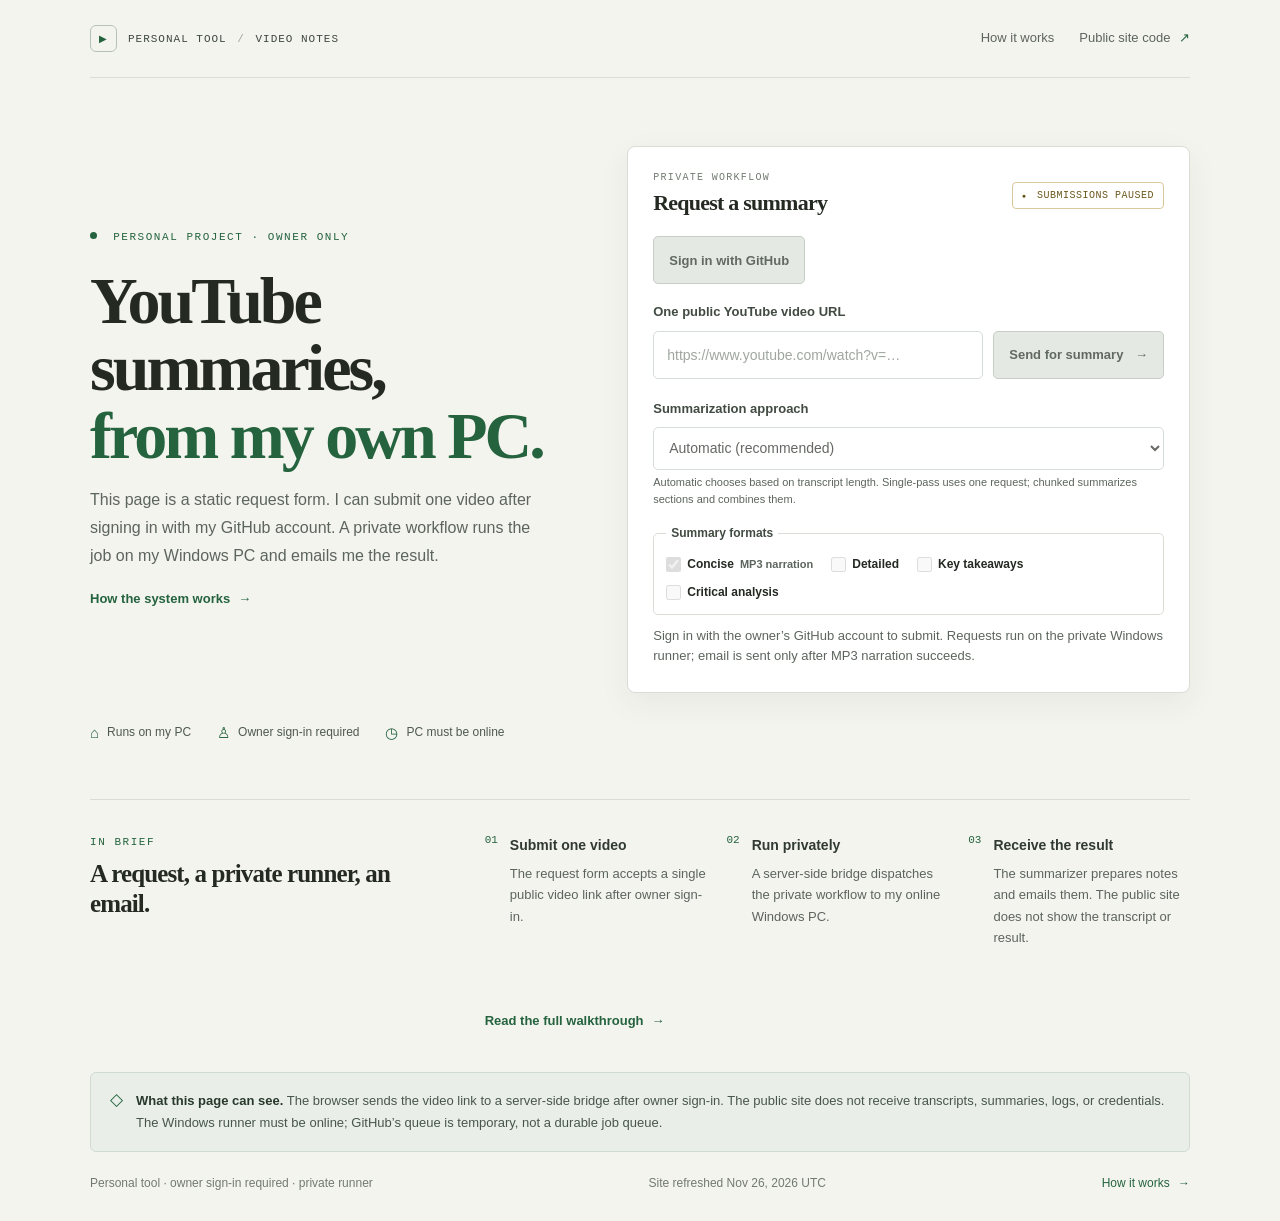
==== commit bcdfdefc: "Sync public site from youtubesum@787d3b8" ====
--- a/index.html
+++ b/index.html
@@ -108,10 +108,10 @@
 
       <footer>
         <span>Personal tool · owner sign-in required · private runner</span>
+        <span class="site-updated">Site refreshed <time id="site-refreshed" datetime="2026-11-26T21:34:14Z">Nov 26, 2026 UTC</time></span>
         <a href="how-it-works.html">How it works <span aria-hidden="true">→</span></a>
       </footer>
     </main>
     <script src="app.js" defer></script>
-    <!-- Temporary Pages sync E2E marker; non-rendered and removed after verification. -->
   </body>
 </html>
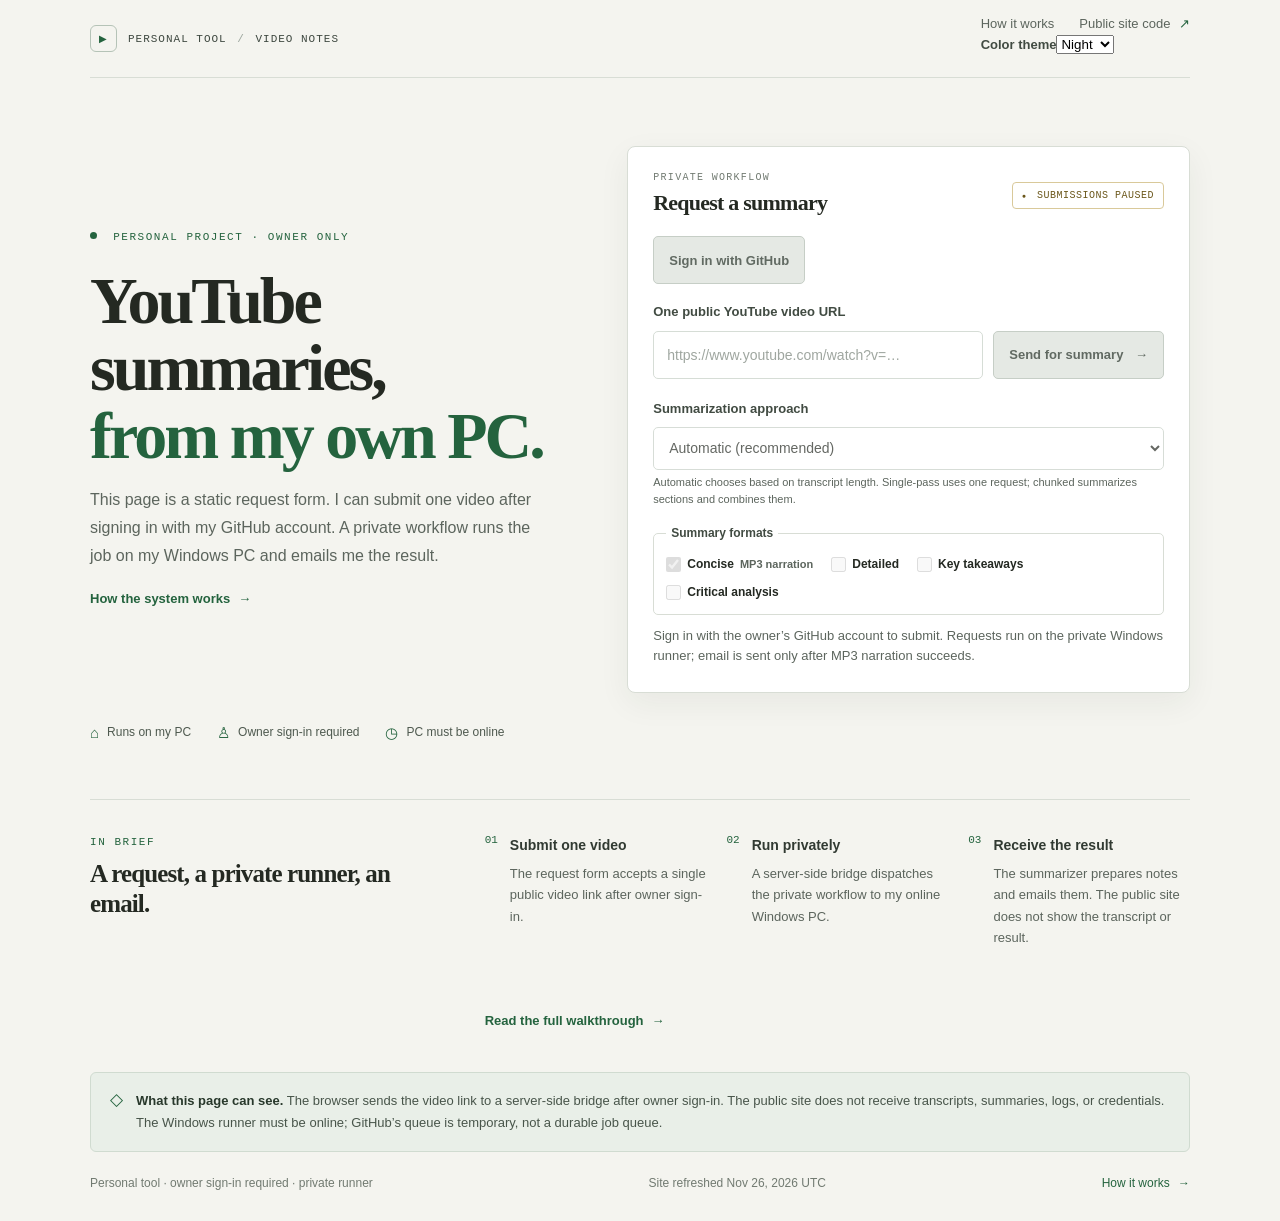
==== commit 0989db8b: "Sync public site from youtubesum@4fa90d4" ====
--- a/index.html
+++ b/index.html
@@ -1,14 +1,16 @@
 <!doctype html>
-<html lang="en">
+<html lang="en" data-theme="night">
   <head>
     <meta charset="utf-8">
     <meta name="viewport" content="width=device-width, initial-scale=1">
-    <meta name="theme-color" content="#f4f4ef">
+    <meta name="theme-color" content="#111519">
     <meta name="referrer" content="no-referrer">
     <meta http-equiv="Content-Security-Policy" content="default-src 'self'; script-src 'self'; style-src 'self'; connect-src 'self' https://youtubesum-submit.csibi-levente14.workers.dev; img-src 'self' data:; font-src 'self'; object-src 'none'; base-uri 'none'; form-action 'self'">
     <meta name="description" content="A personal YouTube summarizer. Requests are owner-only and processing runs on a private Windows PC.">
     <title>YouTube Summary Desk · Personal project</title>
     <link rel="stylesheet" href="styles.css">
+    <link rel="stylesheet" href="theme.css">
+    <script src="theme.js" defer></script>
   </head>
   <body>
     <main class="shell">
@@ -17,10 +19,13 @@
           <span class="brand-mark" aria-hidden="true">▶</span>
           <span>PERSONAL TOOL <span class="brand-divider">/</span> VIDEO NOTES</span>
         </a>
-        <nav class="topnav" aria-label="Main navigation">
-          <a href="how-it-works.html">How it works</a>
-          <a class="github-link" href="https://github.com/leweex95/youtubesum-pages" target="_blank" rel="noreferrer">Public site code <span aria-hidden="true">↗</span></a>
-        </nav>
+        <div class="topbar-tools">
+          <nav class="topnav" aria-label="Main navigation">
+            <a href="how-it-works.html">How it works</a>
+            <a class="github-link" href="https://github.com/leweex95/youtubesum-pages" target="_blank" rel="noreferrer">Public site code <span aria-hidden="true">↗</span></a>
+          </nav>
+          <label class="theme-picker"><span class="sr-only">Color theme</span><select id="theme-select" aria-label="Color theme"><option value="night">Night</option><option value="sage">Sage</option><option value="paper">Paper</option></select></label>
+        </div>
       </header>
 
       <section class="hero" aria-labelledby="page-title">
@@ -108,7 +113,7 @@
 
       <footer>
         <span>Personal tool · owner sign-in required · private runner</span>
-        <span class="site-updated">Site refreshed <time id="site-refreshed" datetime="2026-11-26T21:34:14Z">Nov 26, 2026 UTC</time></span>
+        <span class="site-updated">Site refreshed <time id="site-refreshed" datetime="2026-11-26T21:41:00Z">Nov 26, 2026 UTC</time></span>
         <a href="how-it-works.html">How it works <span aria-hidden="true">→</span></a>
       </footer>
     </main>
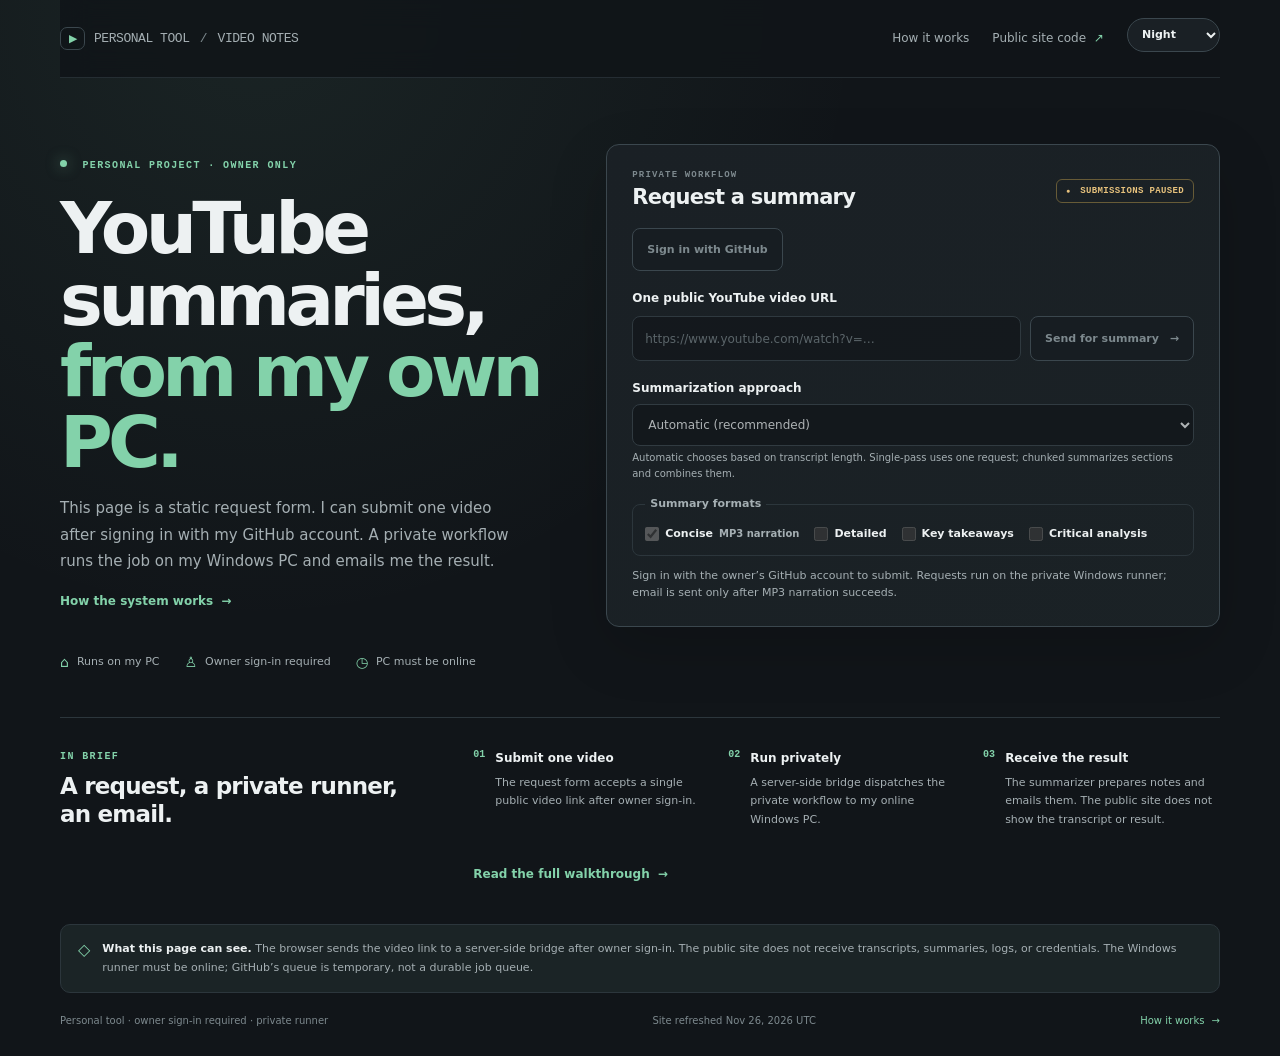
==== commit c37cbcc7: "Sync public site from youtubesum@8b102c0" ====
--- a/index.html
+++ b/index.html
@@ -113,7 +113,7 @@
 
       <footer>
         <span>Personal tool · owner sign-in required · private runner</span>
-        <span class="site-updated">Site refreshed <time id="site-refreshed" datetime="2026-11-26T21:41:00Z">Nov 26, 2026 UTC</time></span>
+        <span class="site-updated">Site refreshed <time id="site-refreshed" datetime="2026-11-26T21:43:31Z">Nov 26, 2026 UTC</time></span>
         <a href="how-it-works.html">How it works <span aria-hidden="true">→</span></a>
       </footer>
     </main>
--- a/theme.css
+++ b/theme.css
@@ -0,0 +1,321 @@
+:root {
+  color-scheme: dark;
+  --bg: #111519;
+  --panel: #1a2025;
+  --panel-raised: #20272d;
+  --panel-soft: #171d22;
+  --line: #2c363c;
+  --line-strong: #3b474e;
+  --text: #edf1f2;
+  --muted: #a5afb3;
+  --faint: #7d898e;
+  --accent: #ff786f;
+  --accent-hover: #ff958e;
+  --green: #83d2aa;
+  --green-soft: #1e3029;
+  --green-line: #365044;
+  --warning: #e6c17c;
+  --danger: #ffc1b9;
+  --sans: Inter, ui-sans-serif, system-ui, -apple-system, BlinkMacSystemFont, "Segoe UI", sans-serif;
+  --display: Inter, ui-sans-serif, system-ui, -apple-system, BlinkMacSystemFont, "Segoe UI", sans-serif;
+}
+
+html[data-theme="sage"] {
+  color-scheme: light;
+  --bg: #eff4ef;
+  --panel: #fbfdfb;
+  --panel-raised: #f4f8f4;
+  --panel-soft: #e7efe8;
+  --line: #d8e2d9;
+  --line-strong: #bacbbd;
+  --text: #26332d;
+  --muted: #68766e;
+  --faint: #89988e;
+  --accent: #39785c;
+  --accent-hover: #2d654c;
+  --green: #39785c;
+  --green-soft: #e7efe8;
+  --green-line: #b9d2bd;
+  --warning: #80631e;
+  --danger: #9b3027;
+}
+
+html[data-theme="paper"] {
+  color-scheme: light;
+  --bg: #f7f7f4;
+  --panel: #fff;
+  --panel-raised: #f2f3ef;
+  --panel-soft: #eceee9;
+  --line: #e1e4de;
+  --line-strong: #c8cec4;
+  --text: #242721;
+  --muted: #72766e;
+  --faint: #969a91;
+  --accent: #d7352a;
+  --accent-hover: #bd2c23;
+  --green: #32715b;
+  --green-soft: #e8f0e9;
+  --green-line: #c6d8c9;
+  --warning: #80631e;
+  --danger: #9b3027;
+}
+
+* { box-sizing: border-box; }
+html { scroll-behavior: smooth; }
+body {
+  min-width: 320px;
+  background:
+    radial-gradient(ellipse at 20% 0%, color-mix(in srgb, var(--green) 8%, transparent), transparent 38rem),
+    var(--bg);
+  color: var(--text);
+  font: 15px/1.6 var(--sans);
+  transition: background-color .2s ease, color .2s ease;
+  -webkit-font-smoothing: antialiased;
+}
+button, input, select, textarea { font: inherit; }
+a { color: inherit; }
+button:focus-visible, a:focus-visible, input:focus-visible, select:focus-visible, textarea:focus-visible, summary:focus-visible {
+  outline: 3px solid color-mix(in srgb, var(--green) 45%, transparent);
+  outline-offset: 3px;
+}
+[hidden] { display: none !important; }
+
+.shell { width: min(100% - 56px, 1160px); margin: 0 auto; }
+.topbar {
+  position: sticky;
+  z-index: 5;
+  top: 0;
+  display: flex;
+  min-height: 76px;
+  align-items: center;
+  justify-content: space-between;
+  gap: 22px;
+  border-bottom: 1px solid color-mix(in srgb, var(--line) 75%, transparent);
+  background: color-mix(in srgb, var(--bg) 88%, transparent);
+  backdrop-filter: blur(14px);
+  -webkit-backdrop-filter: blur(14px);
+}
+.brand { display: inline-flex; align-items: center; gap: 9px; color: var(--text); font-size: 13px; font-weight: 700; letter-spacing: -.035em; }
+.brand > span:last-child { color: var(--muted); font-weight: 500; }
+.brand-mark { display: grid; width: 25px; height: 23px; place-items: center; border: 1px solid var(--line-strong); border-radius: 7px; color: var(--green); font-size: 10px; }
+.brand-divider { padding: 0 3px; color: var(--faint); }
+.topbar-tools { display: flex; align-items: center; gap: 23px; }
+.topnav { display: flex; align-items: center; gap: 23px; }
+.topnav a { color: var(--muted); font-size: 12px; text-decoration: none; transition: color .15s; }
+.topnav a:hover, .topnav a.current { color: var(--green); }
+.github-link, footer a { color: var(--green); }
+.github-link span, footer a span { padding-left: 4px; }
+.theme-picker select {
+  min-width: 88px;
+  height: 34px;
+  padding: 0 25px 0 10px;
+  border: 1px solid var(--line-strong);
+  border-radius: 999px;
+  background: var(--panel);
+  color: var(--text);
+  font-size: 11px;
+  cursor: pointer;
+}
+.sr-only { position: absolute; width: 1px; height: 1px; overflow: hidden; clip: rect(0, 0, 0, 0); white-space: nowrap; clip-path: inset(50%); }
+
+.hero { padding: 66px 0 44px; }
+.hero-grid { display: grid; grid-template-columns: minmax(0, .88fr) minmax(420px, 1.12fr); gap: clamp(30px, 5vw, 72px); align-items: center; }
+.hero-copy { max-width: 510px; }
+.eyebrow { margin: 0; color: var(--green); font-size: 10px; font-weight: 700; letter-spacing: .14em; }
+.pulse { display: inline-block; width: 7px; height: 7px; margin: 0 8px 1px 0; border-radius: 50%; background: var(--green); box-shadow: 0 0 14px color-mix(in srgb, var(--green) 55%, transparent); }
+h1 { margin: 20px 0 17px; font-size: clamp(46px, 6vw, 72px); font-weight: 780; line-height: .99; letter-spacing: -.065em; }
+h1 span { color: var(--green); }
+.intro { max-width: 465px; margin: 0; color: var(--muted); font-size: 15px; line-height: 1.75; }
+.text-link, .back-link { display: inline-flex; align-items: center; gap: 8px; color: var(--green); font-size: 12px; font-weight: 650; text-decoration: none; }
+.text-link:hover, .back-link:hover { text-decoration: underline; text-underline-offset: 4px; }
+.hero-link { margin-top: 18px; }
+
+.request-card {
+  width: 100%;
+  padding: 25px;
+  border: 1px solid var(--line-strong);
+  border-radius: 13px;
+  background: linear-gradient(145deg, var(--panel), color-mix(in srgb, var(--panel) 90%, var(--green-soft)));
+  box-shadow: 0 20px 60px rgb(0 0 0 / 16%);
+}
+.card-heading { display: flex; align-items: center; justify-content: space-between; gap: 15px; margin-bottom: 19px; }
+.card-kicker { margin: 0 0 5px; color: var(--faint); font-size: 9px; font-weight: 700; letter-spacing: .13em; }
+.card-heading h2, .section-intro h2 { margin: 0; color: var(--text); font-size: 21px; font-weight: 700; letter-spacing: -.035em; }
+.setup-badge { margin-top: 2px; padding: 6px 9px; border: 1px solid #675b37; border-radius: 6px; color: var(--warning); font-size: 9px; font-weight: 700; letter-spacing: .04em; white-space: nowrap; }
+.setup-badge[data-state="ready"] { border-color: var(--green-line); color: var(--green); }
+.setup-badge[data-state="error"] { border-color: color-mix(in srgb, var(--danger) 45%, var(--line)); color: var(--danger); }
+.setup-badge span { padding-right: 4px; font-size: 7px; }
+label { color: var(--text); font-size: 12px; font-weight: 600; }
+.auth-row { display: flex; gap: 9px; margin: 0 0 18px; }
+input, .request-options select, .prompt-item textarea {
+  border: 1px solid var(--line-strong);
+  border-radius: 8px;
+  background: var(--bg);
+  color: var(--text);
+}
+input { min-width: 0; }
+input::placeholder, textarea::placeholder { color: var(--faint); }
+input:disabled { opacity: .65; }
+button {
+  min-height: 43px;
+  padding: 0 14px;
+  border: 1px solid var(--accent);
+  border-radius: 8px;
+  background: var(--accent);
+  color: #171719;
+  font-size: 11px;
+  font-weight: 700;
+  cursor: pointer;
+  transition: transform .15s, background .15s, border-color .15s, opacity .15s;
+}
+button:not(:disabled):hover { transform: translateY(-1px); border-color: var(--accent-hover); background: var(--accent-hover); }
+button:disabled { border-color: var(--line-strong); background: var(--panel-soft); color: var(--faint); cursor: not-allowed; opacity: 1; }
+button span { padding-left: 7px; }
+.secondary-button { border-color: var(--line-strong); background: var(--panel-raised); color: var(--text); }
+.secondary-button:not(:disabled):hover { border-color: var(--green); background: var(--green-soft); }
+.request-row { display: flex; gap: 9px; }
+.request-row input { flex: 1; height: 45px; padding: 0 12px; font-size: 12px; }
+.request-row button { flex: 0 0 auto; }
+.request-options { display: grid; gap: 13px; margin-top: 18px; }
+.request-options > label { margin-bottom: -7px; }
+.request-options select { width: 100%; min-height: 42px; padding: 0 11px; font-size: 12px; }
+.option-help { margin: -9px 0 0; color: var(--muted); font-size: 10px; }
+.request-options fieldset { display: flex; flex-wrap: wrap; gap: 9px 15px; margin: 0; padding: 12px; border: 1px solid var(--line); border-radius: 8px; }
+.request-options legend { padding: 0 5px; color: var(--muted); font-size: 11px; font-weight: 650; }
+.request-options fieldset label { display: inline-flex; align-items: center; gap: 6px; margin: 0; color: var(--text); font-size: 11px; }
+.request-options fieldset input[type="checkbox"] { width: 14px; height: 14px; margin: 0; accent-color: var(--green); }
+.request-options fieldset label span { color: var(--muted); font-size: 10px; }
+.prompt-editor { padding-top: 13px; border-top: 1px solid var(--line); }
+.prompt-editor h3 { margin: 0 0 5px; font-size: 13px; }
+.prompt-editor h3 span { display: inline-block; margin-left: 6px; color: var(--muted); font-size: 10px; font-weight: 400; }
+.prompt-editor > p { margin: 0 0 10px; color: var(--muted); font-size: 11px; }
+.prompt-editor code { color: var(--green); }
+.prompt-item { margin-top: 7px; overflow: hidden; border: 1px solid var(--line); border-radius: 8px; background: var(--panel-soft); }
+.prompt-item summary { padding: 9px 11px; color: var(--text); cursor: pointer; font-size: 11px; font-weight: 650; text-transform: capitalize; }
+.prompt-item label { display: block; padding: 0 10px 10px; font-size: 10px; }
+.prompt-item textarea { display: block; width: 100%; min-height: 150px; margin-top: 6px; padding: 10px; resize: vertical; font: 11px/1.55 ui-monospace, Consolas, monospace; }
+.setup-note { margin: 11px 0 0; color: var(--muted); font-size: 11px; line-height: 1.55; }
+.setup-note[data-state="error"] { color: var(--danger); }
+.setup-note[data-state="success"] { color: var(--green); }
+.setup-note a { color: var(--green); text-decoration: underline; text-underline-offset: 3px; }
+.progress-panel { margin-top: 16px; padding: 14px; border: 1px solid var(--green-line); border-radius: 9px; background: var(--green-soft); }
+.progress-heading { display: flex; align-items: center; gap: 9px; }
+.progress-heading h3 { margin: 0; color: var(--text); font-size: 12px; }
+.spinner { width: 16px; height: 16px; flex: 0 0 auto; border: 2px solid var(--line-strong); border-top-color: var(--green); border-radius: 50%; animation: spin .8s linear infinite; }
+.cancel-button { min-height: 34px; height: auto; margin-left: auto; padding: 6px 10px; border-color: color-mix(in srgb, var(--danger) 45%, var(--line)); background: transparent; color: var(--danger); font-size: 10px; }
+.cancel-button:not(:disabled):hover { border-color: var(--danger); background: color-mix(in srgb, var(--danger) 10%, var(--panel)); }
+.cancel-button:disabled { opacity: .55; }
+.progress-feed { display: grid; gap: 5px; margin: 10px 0; padding-left: 19px; color: var(--muted); font-size: 11px; }
+.progress-feed li[data-state="success"], .progress-feed li[data-state="complete"] { color: var(--green); }
+.progress-feed li[data-state="failure"], .progress-feed li[data-state="failed"] { color: var(--danger); }
+.actions-link { color: var(--green); font-size: 11px; text-decoration: underline; text-underline-offset: 3px; }
+.actions-link span { padding-left: 4px; }
+@keyframes spin { to { transform: rotate(360deg); } }
+
+.trust-row { display: flex; justify-content: flex-start; flex-wrap: wrap; gap: 25px; margin-top: 24px; color: var(--muted); font-size: 11px; }
+.trust-row > div { display: flex; align-items: center; gap: 8px; }
+.trust-icon { color: var(--green); font-size: 14px; }
+.how { display: grid; grid-template-columns: .8fr 1.6fr; gap: 40px; padding: 31px 0 23px; border-top: 1px solid var(--line); }
+.section-intro .eyebrow { margin-bottom: 9px; }
+.section-intro h2 { font-size: 23px; line-height: 1.2; }
+.steps { display: grid; grid-template-columns: repeat(3, minmax(0, 1fr)); gap: 18px; margin: 0; padding: 0; list-style: none; }
+.steps li { display: flex; gap: 10px; }
+.step-number { color: var(--green); font-size: 10px; font-weight: 700; }
+.steps h3 { margin: 0 0 6px; color: var(--text); font-size: 12px; font-weight: 650; }
+.steps p { margin: 0; color: var(--muted); font-size: 11px; line-height: 1.65; }
+.how > .text-link { grid-column: 2; justify-self: start; margin-top: -4px; }
+.privacy-note { display: flex; align-items: flex-start; gap: 12px; margin-top: 17px; padding: 15px 17px; border: 1px solid var(--line); border-radius: 10px; background: color-mix(in srgb, var(--panel) 78%, var(--green-soft)); }
+.privacy-icon { color: var(--green); font-size: 16px; line-height: 1.2; }
+.privacy-note p { margin: 0; color: var(--muted); font-size: 11px; line-height: 1.7; }
+.privacy-note strong { color: var(--text); font-weight: 650; }
+footer { display: flex; justify-content: space-between; gap: 15px; padding: 20px 0 27px; color: var(--faint); font-size: 10px; }
+footer a { font-size: 10px; text-decoration: none; }
+footer a:hover { color: var(--green); }
+.site-updated { color: var(--faint); }
+
+/* Walkthrough page */
+.walkthrough-shell { width: min(100% - 56px, 1080px); }
+.walkthrough { max-width: 880px; margin: 0 auto; }
+.walkthrough-intro { padding: 54px 0 35px; border-bottom: 1px solid var(--line); }
+.walkthrough-intro h1 { max-width: 800px; margin: 13px 0 14px; font-size: clamp(42px, 6vw, 64px); line-height: 1.03; }
+.walkthrough-intro h1 span { color: var(--green); }
+.walkthrough-intro > p:last-child { max-width: 700px; margin: 0; color: var(--muted); font-size: 15px; line-height: 1.75; }
+.walk-section { padding: 30px 0 33px; border-bottom: 1px solid var(--line); }
+.walk-heading { display: flex; gap: 15px; margin-bottom: 18px; }
+.walk-index { padding-top: 2px; color: var(--green); font-size: 11px; font-weight: 700; }
+.walk-heading h2 { margin: 0; color: var(--text); font-size: 20px; line-height: 1.25; letter-spacing: -.025em; }
+.walk-heading p { margin: 5px 0 0; color: var(--muted); font-size: 12px; }
+.flow-list { display: grid; margin: 0; padding: 0; list-style: none; }
+.flow-list li { display: grid; grid-template-columns: 38px minmax(0, 1fr); gap: 14px; padding: 17px 0; border-top: 1px solid var(--line); }
+.flow-list li > span { display: grid; width: 30px; height: 30px; place-items: center; border: 1px solid var(--line-strong); border-radius: 50%; color: var(--green); font-size: 10px; }
+.flow-list h3, .design-grid h3 { margin: 0 0 5px; color: var(--text); font-size: 14px; font-weight: 650; }
+.flow-list p, .boundary-grid p, .design-grid p { max-width: 700px; margin: 0; color: var(--muted); font-size: 12px; line-height: 1.75; }
+.boundary-grid, .design-grid { display: grid; grid-template-columns: repeat(2, minmax(0, 1fr)); gap: 12px; }
+.boundary-grid > div, .design-grid > div { padding: 16px 17px; border: 1px solid var(--line); border-radius: 10px; background: var(--panel); }
+.boundary-label { display: block; margin-bottom: 8px; color: var(--green); font-size: 9px; font-weight: 700; letter-spacing: .1em; text-transform: uppercase; }
+.boundary-grid p, .design-grid p { font-size: 12px; }
+.design-grid h3 { font-size: 13px; }
+.limits ul { display: grid; gap: 10px; margin: 0; padding-left: 20px; color: var(--muted); font-size: 12px; line-height: 1.7; }
+.limits li::marker { color: var(--green); }
+.walk-footer { display: flex; justify-content: space-between; gap: 20px; padding: 24px 0 34px; color: var(--faint); font-size: 11px; }
+.walk-footer > span { text-align: right; }
+
+@media (max-width: 900px) {
+  .hero-grid { grid-template-columns: minmax(0, .8fr) minmax(360px, 1.2fr); gap: 26px; }
+  .request-card { padding: 21px; }
+  .how { grid-template-columns: 1fr; gap: 20px; }
+  .how > .text-link { grid-column: 1; margin-top: 0; }
+}
+@media (max-width: 760px) {
+  .shell, .walkthrough-shell { width: min(100% - 36px, 620px); }
+  .hero { padding: 45px 0 34px; }
+  .hero-grid { grid-template-columns: 1fr; gap: 26px; }
+  .hero-copy { max-width: 600px; }
+  .request-card { max-width: 620px; }
+  .steps { grid-template-columns: 1fr; gap: 17px; margin-top: 7px; }
+  .steps p { max-width: 540px; }
+  .how { padding-top: 25px; }
+  .walkthrough-intro { padding-top: 39px; }
+}
+@media (max-width: 560px) {
+  .shell, .walkthrough-shell { width: min(100% - 30px, 500px); }
+  .topbar { min-height: 68px; height: auto; gap: 10px; flex-wrap: wrap; padding: 11px 0; }
+  .brand { font-size: 11px; }
+  .topbar-tools { order: 2; width: 100%; justify-content: space-between; gap: 10px; }
+  .topnav { order: initial; width: auto; gap: 14px; flex-wrap: wrap; }
+  .topnav a { font-size: 11px; }
+  .theme-picker select { height: 32px; }
+  .hero { padding-top: 37px; }
+  h1 { font-size: clamp(43px, 11vw, 58px); }
+  .intro { font-size: 14px; }
+  .request-card { padding: 17px; }
+  .card-heading { align-items: flex-start; flex-direction: column; }
+  .setup-badge { margin-top: -9px; }
+  .request-row { flex-direction: column; }
+  .request-row input, .request-row button, .auth-row button { width: 100%; }
+  .auth-row { flex-wrap: wrap; }
+  .progress-heading { flex-wrap: wrap; }
+  .cancel-button { width: auto; margin-left: auto; }
+  .trust-row { align-items: flex-start; flex-direction: column; gap: 10px; }
+  .section-intro h2 { font-size: 21px; }
+  .privacy-note { padding: 14px; }
+  .walkthrough-intro { padding-top: 33px; }
+  .walkthrough-intro h1 { font-size: clamp(38px, 10vw, 50px); }
+  .walkthrough-intro > p:last-child { font-size: 14px; }
+  .walk-section { padding: 25px 0 27px; }
+  .boundary-grid, .design-grid { grid-template-columns: 1fr; }
+  .flow-list li { grid-template-columns: 30px minmax(0, 1fr); gap: 10px; }
+  .walk-footer, footer { align-items: flex-start; flex-direction: column; }
+  .walk-footer > span { text-align: left; }
+}
+@media (max-width: 390px) {
+  .topnav { gap: 10px; }
+  .topnav a, .github-link { font-size: 10px; }
+  .brand { font-size: 10px; }
+  .request-card { padding: 14px; }
+  .request-options fieldset { gap: 8px 11px; padding: 10px; }
+  .prompt-editor h3 span { display: block; margin: 4px 0 0; }
+}
+@media (prefers-reduced-motion: reduce) {
+  *, *::before, *::after { scroll-behavior: auto !important; animation-duration: .01ms !important; animation-iteration-count: 1 !important; transition-duration: .01ms !important; }
+}
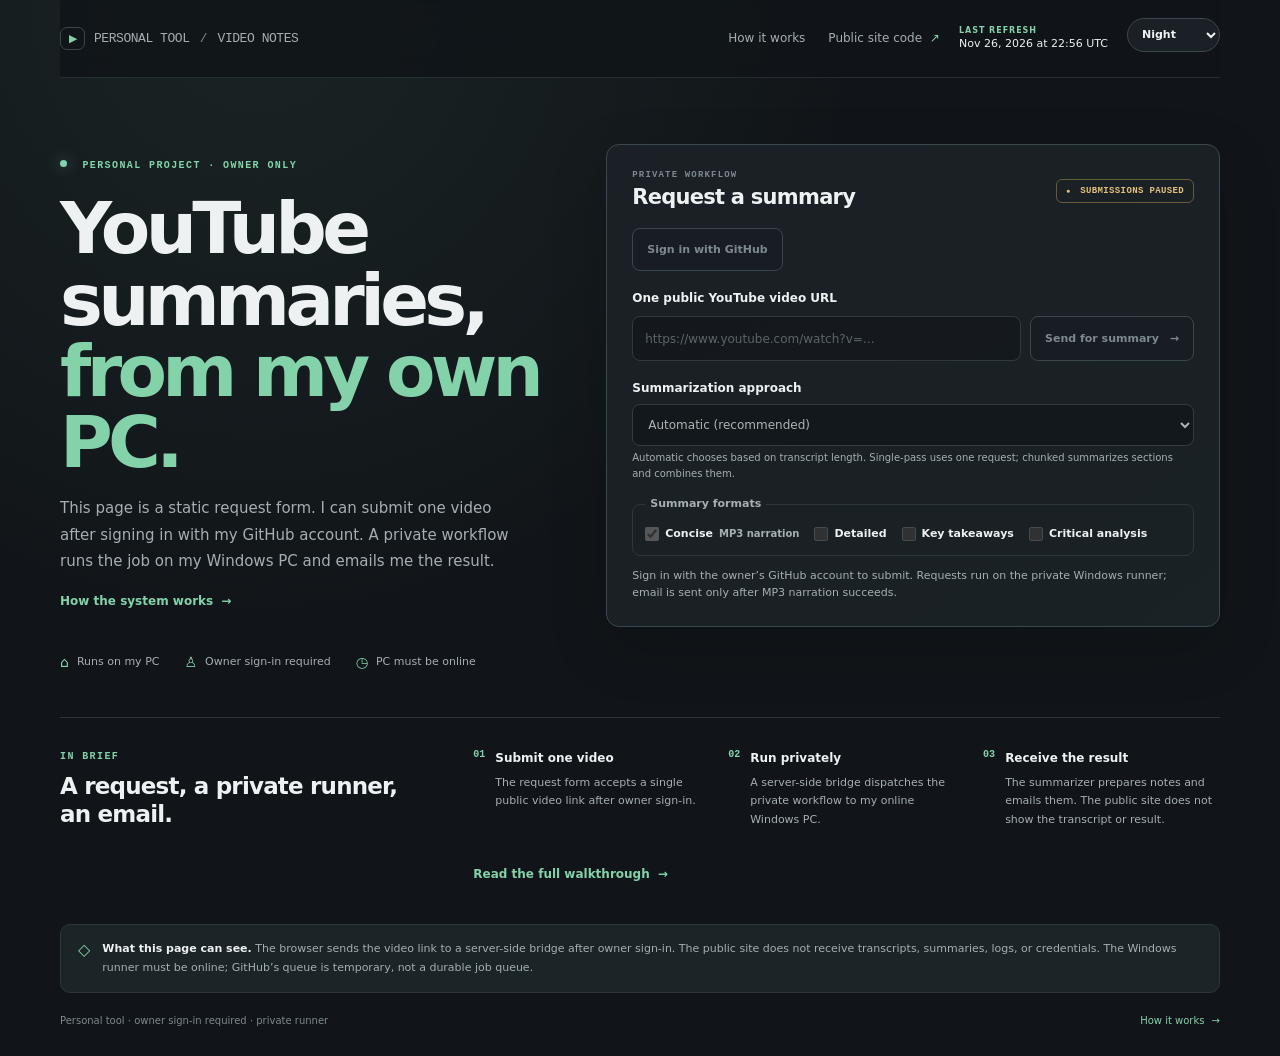
==== commit 39eaa270: "Sync public site from youtubesum@8b12aa2" ====
--- a/index.html
+++ b/index.html
@@ -24,6 +24,7 @@
             <a href="how-it-works.html">How it works</a>
             <a class="github-link" href="https://github.com/leweex95/youtubesum-pages" target="_blank" rel="noreferrer">Public site code <span aria-hidden="true">↗</span></a>
           </nav>
+          <span class="site-updated"><span class="site-updated-label">LAST REFRESH</span><time id="site-refreshed" datetime="2026-11-26T22:56:05Z">Nov 26, 2026 at 22:56 UTC</time></span>
           <label class="theme-picker"><span class="sr-only">Color theme</span><select id="theme-select" aria-label="Color theme"><option value="night">Night</option><option value="sage">Sage</option><option value="paper">Paper</option></select></label>
         </div>
       </header>
@@ -113,7 +114,6 @@
 
       <footer>
         <span>Personal tool · owner sign-in required · private runner</span>
-        <span class="site-updated">Site refreshed <time id="site-refreshed" datetime="2026-11-26T21:43:31Z">Nov 26, 2026 UTC</time></span>
         <a href="how-it-works.html">How it works <span aria-hidden="true">→</span></a>
       </footer>
     </main>
--- a/theme.css
+++ b/theme.css
@@ -99,7 +99,7 @@
 .brand > span:last-child { color: var(--muted); font-weight: 500; }
 .brand-mark { display: grid; width: 25px; height: 23px; place-items: center; border: 1px solid var(--line-strong); border-radius: 7px; color: var(--green); font-size: 10px; }
 .brand-divider { padding: 0 3px; color: var(--faint); }
-.topbar-tools { display: flex; align-items: center; gap: 23px; }
+.topbar-tools { display: flex; align-items: center; gap: 19px; }
 .topnav { display: flex; align-items: center; gap: 23px; }
 .topnav a { color: var(--muted); font-size: 12px; text-decoration: none; transition: color .15s; }
 .topnav a:hover, .topnav a.current { color: var(--green); }
@@ -231,7 +231,8 @@
 footer { display: flex; justify-content: space-between; gap: 15px; padding: 20px 0 27px; color: var(--faint); font-size: 10px; }
 footer a { font-size: 10px; text-decoration: none; }
 footer a:hover { color: var(--green); }
-.site-updated { color: var(--faint); }
+.site-updated { display: grid; gap: 1px; color: var(--text); font-size: 11px; font-variant-numeric: tabular-nums; line-height: 1.3; white-space: nowrap; }
+.site-updated-label { color: var(--green); font-size: 8px; font-weight: 750; letter-spacing: .12em; }
 
 /* Walkthrough page */
 .walkthrough-shell { width: min(100% - 56px, 1080px); }
@@ -281,9 +282,11 @@
   .shell, .walkthrough-shell { width: min(100% - 30px, 500px); }
   .topbar { min-height: 68px; height: auto; gap: 10px; flex-wrap: wrap; padding: 11px 0; }
   .brand { font-size: 11px; }
-  .topbar-tools { order: 2; width: 100%; justify-content: space-between; gap: 10px; }
+  .topbar-tools { order: 2; width: 100%; justify-content: space-between; gap: 10px; flex-wrap: wrap; }
   .topnav { order: initial; width: auto; gap: 14px; flex-wrap: wrap; }
   .topnav a { font-size: 11px; }
+  .site-updated { font-size: 10px; }
+  .site-updated-label { font-size: 7px; }
   .theme-picker select { height: 32px; }
   .hero { padding-top: 37px; }
   h1 { font-size: clamp(43px, 11vw, 58px); }
